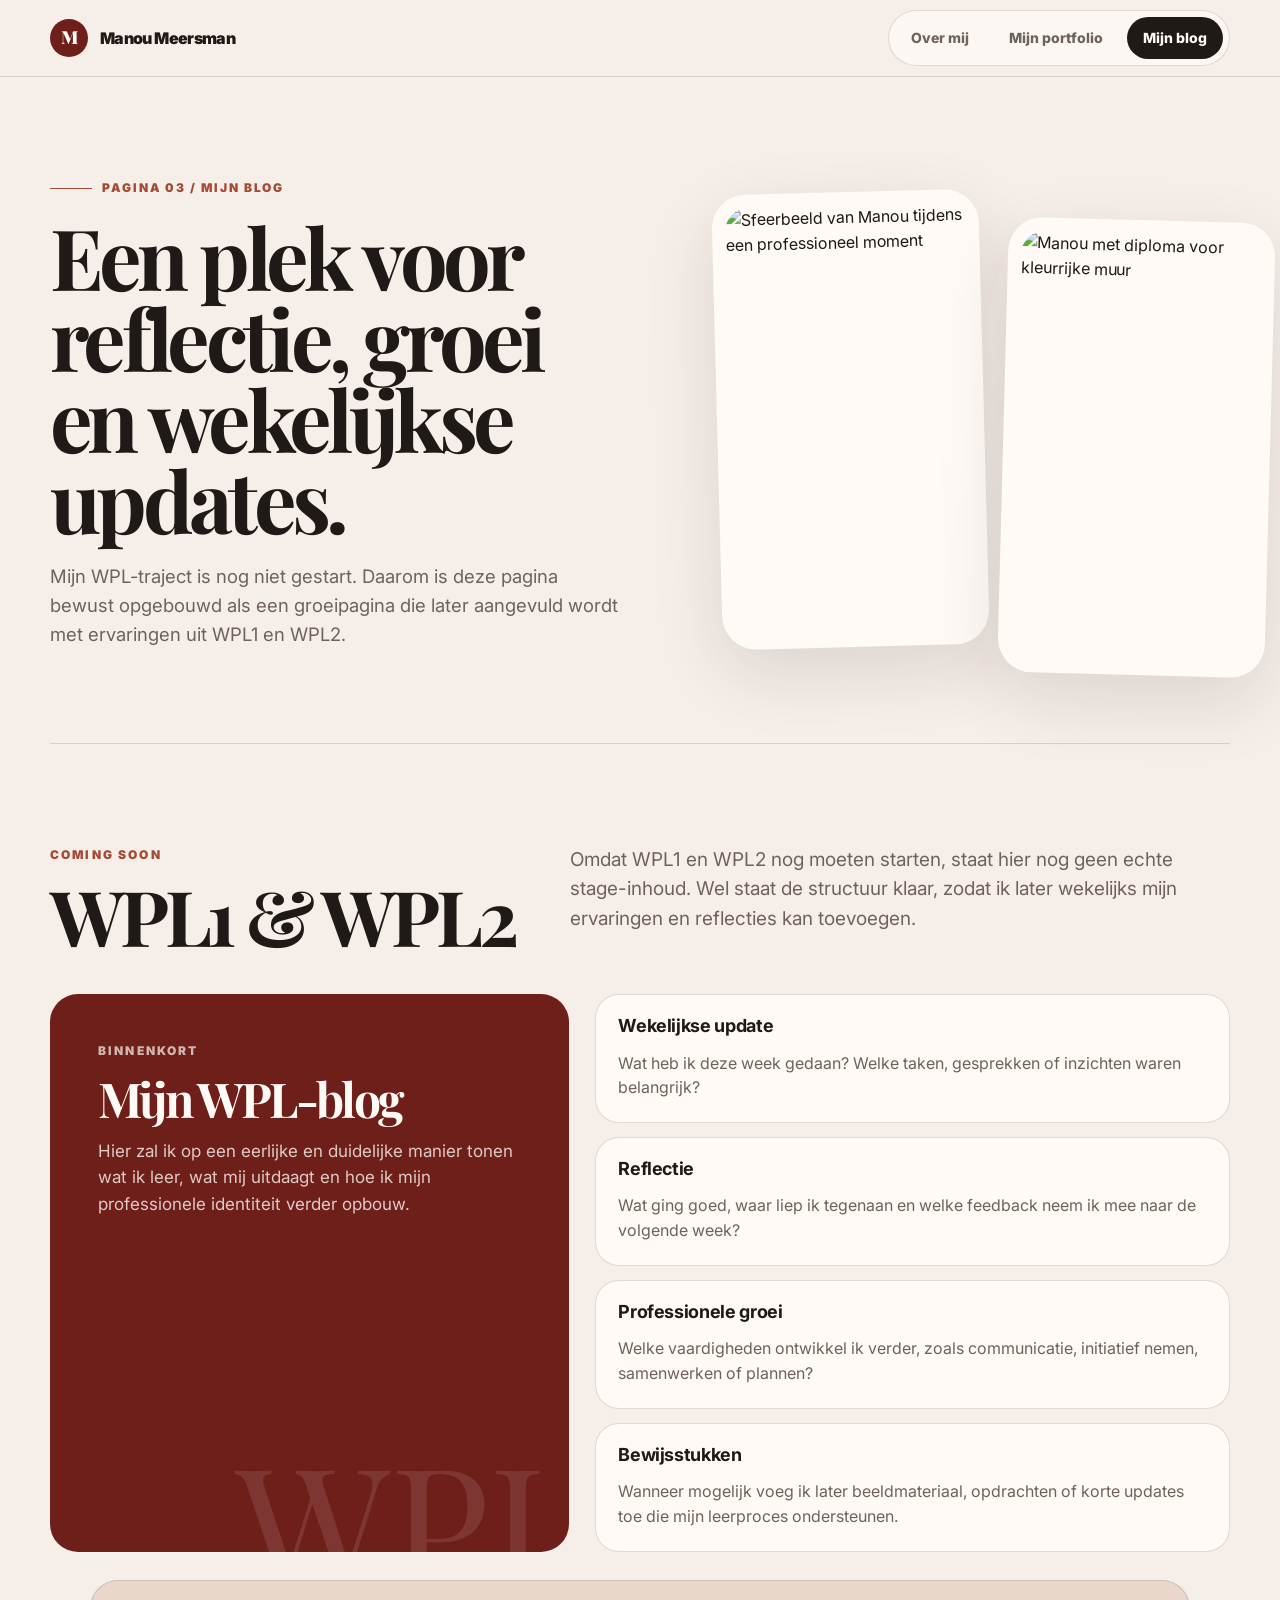
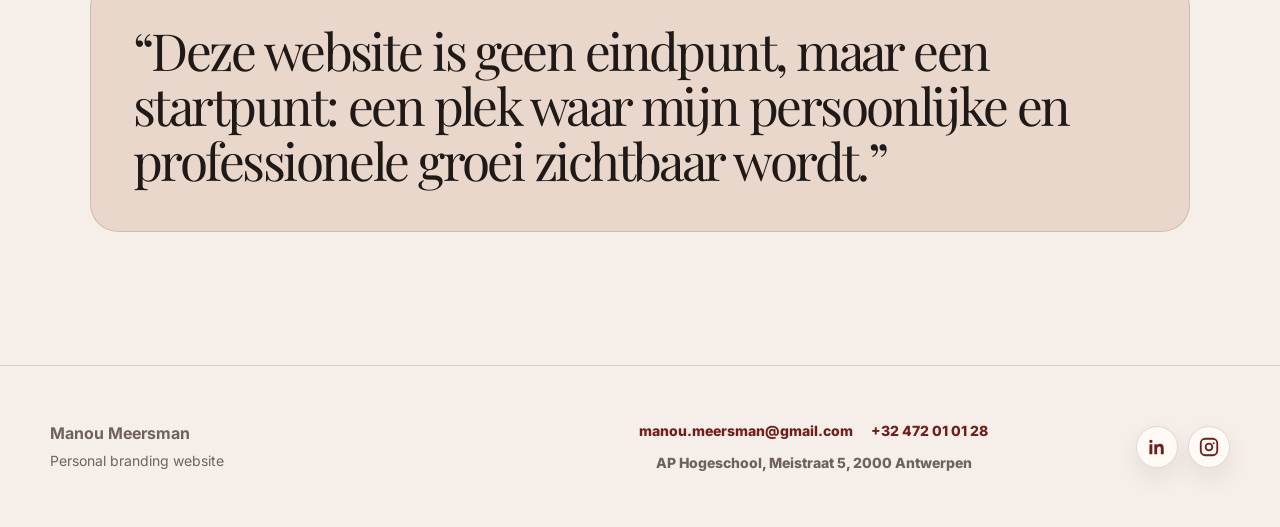
==== blog.html @ 1c9b92c7 "Add files via upload" ====
<!DOCTYPE html>
<html lang="nl">
<head>
  <meta charset="UTF-8" />
  <meta name="viewport" content="width=device-width, initial-scale=1.0" />
  <title>Mijn blog | Manou Meersman</title>
  <meta name="description" content="Blog en reflecties van Manou Meersman voor WPL1 en WPL2." />
  <link rel="preconnect" href="https://fonts.googleapis.com">
  <link rel="preconnect" href="https://fonts.gstatic.com" crossorigin>
  <link href="https://fonts.googleapis.com/css2?family=Inter:wght@400;500;600;700;800;900&family=Playfair+Display:wght@600;700;800&display=swap" rel="stylesheet">
  <link rel="stylesheet" href="style.css" />
</head>
<body>
  <nav class="nav">
    <div class="wrap nav-inner">
      <a class="brand" href="index.html"><span class="brand-mark">M</span><span>Manou Meersman</span></a>
      <div class="nav-links">
        <a href="index.html">Over mij</a>
        <a href="portfolio.html">Mijn portfolio</a>
        <a class="active" href="blog.html">Mijn blog</a>
      </div>
    </div>
  </nav>

  <main class="wrap">
    <section class="page-hero">
      <div>
        <div class="eyebrow">Pagina 03 / Mijn blog</div>
        <h1>Een plek voor reflectie, groei en wekelijkse updates.</h1>
        <p class="lead">Mijn WPL-traject is nog niet gestart. Daarom is deze pagina bewust opgebouwd als een groeipagina die later aangevuld wordt met ervaringen uit WPL1 en WPL2.</p>
      </div>
      <div class="hero-collage">
        <figure class="photo-card photo-main"><img src="assets/images/blog-hero-1.jpg" alt="Sfeerbeeld van Manou tijdens een professioneel moment"></figure>
        <figure class="photo-card photo-side"><img src="assets/images/blog-hero-2.jpg" alt="Manou met diploma voor kleurrijke muur"></figure>
      </div>
    </section>

    <section class="section">
      <div class="section-head">
        <div><div class="number">Coming soon</div><h2>WPL1 & WPL2</h2></div>
        <p class="section-lead">Omdat WPL1 en WPL2 nog moeten starten, staat hier nog geen echte stage-inhoud. Wel staat de structuur klaar, zodat ik later wekelijks mijn ervaringen en reflecties kan toevoegen.</p>
      </div>

      <div class="blog-layout">
        <article class="coming-soon">
          <div class="number" style="color:rgba(255,250,246,.68)">Binnenkort</div>
          <h3>Mijn WPL-blog</h3>
          <p>Hier zal ik op een eerlijke en duidelijke manier tonen wat ik leer, wat mij uitdaagt en hoe ik mijn professionele identiteit verder opbouw.</p>
        </article>
        <div class="reflection-grid">
          <article class="reflection-card"><h3>Wekelijkse update</h3><p>Wat heb ik deze week gedaan? Welke taken, gesprekken of inzichten waren belangrijk?</p></article>
          <article class="reflection-card"><h3>Reflectie</h3><p>Wat ging goed, waar liep ik tegenaan en welke feedback neem ik mee naar de volgende week?</p></article>
          <article class="reflection-card"><h3>Professionele groei</h3><p>Welke vaardigheden ontwikkel ik verder, zoals communicatie, initiatief nemen, samenwerken of plannen?</p></article>
          <article class="reflection-card"><h3>Bewijsstukken</h3><p>Wanneer mogelijk voeg ik later beeldmateriaal, opdrachten of korte updates toe die mijn leerproces ondersteunen.</p></article>
        </div>
      </div>

      <blockquote class="quote">“Deze website is geen eindpunt, maar een startpunt: een plek waar mijn persoonlijke en professionele groei zichtbaar wordt.”</blockquote>
    </section>
  </main>

  <footer class="footer">
    <div class="wrap footer-inner footer-grid">
      <div class="footer-brand">
        <strong>Manou Meersman</strong>
        <span>Personal branding website</a>
      </div>
      <div class="footer-contact">
        <a href="mailto:manou.meersman@gmail.com">manou.meersman@gmail.com</a>
        <a href="tel:+32472010128">+32 472 01 01 28</a>
        <span>AP Hogeschool, Meistraat 5, 2000 Antwerpen</a>
      </div>
      <div class="social-links" aria-label="Sociale media">
        <a href="https://www.linkedin.com/in/manou-meersman/" target="_blank" rel="noopener" aria-label="LinkedIn">
          <svg viewBox="0 0 24 24" aria-hidden="true"><path d="M6.94 8.98H3.76V20h3.18V8.98ZM5.35 4a1.84 1.84 0 1 0 0 3.68A1.84 1.84 0 0 0 5.35 4Zm6.75 4.98H9.05V20h3.18v-5.56c0-1.47.28-2.9 2.1-2.9 1.8 0 1.82 1.68 1.82 3V20h3.18v-6.16c0-3.03-.65-5.36-4.2-5.36-1.7 0-2.84.93-3.31 1.82h-.04l-.01-1.32Z"/></svg>
        </a>
        <a href="https://www.instagram.com/manoumeersman/" target="_blank" rel="noopener" aria-label="Instagram">
          <svg viewBox="0 0 24 24" aria-hidden="true"><path d="M7.8 2h8.4A5.8 5.8 0 0 1 22 7.8v8.4a5.8 5.8 0 0 1-5.8 5.8H7.8A5.8 5.8 0 0 1 2 16.2V7.8A5.8 5.8 0 0 1 7.8 2Zm0 2A3.8 3.8 0 0 0 4 7.8v8.4A3.8 3.8 0 0 0 7.8 20h8.4a3.8 3.8 0 0 0 3.8-3.8V7.8A3.8 3.8 0 0 0 16.2 4H7.8Zm4.2 3.35A4.65 4.65 0 1 1 12 16.65 4.65 4.65 0 0 1 12 7.35Zm0 2A2.65 2.65 0 1 0 12 14.65 2.65 2.65 0 0 0 12 9.35Zm5.05-2.52a1.08 1.08 0 1 1-1.08 1.08 1.08 1.08 0 0 1 1.08-1.08Z"/></svg>
        </a>
      </div>
    </div>
  </footer>
</body>
</html>
---- style.css ----
:root{
  --ink:#1f1a17;--muted:#6f625c;--paper:#f6eee8;--paper2:#fffaf6;--sand:#ead7cc;--rose:#d9b7aa;--terracotta:#a64a34;--wine:#6e1f1a;--line:rgba(31,26,23,.14);--shadow:0 24px 70px rgba(31,26,23,.12);--radius:28px
}
*{box-sizing:border-box}html{scroll-behavior:smooth}body{margin:0;font-family:Inter,system-ui,-apple-system,BlinkMacSystemFont,"Segoe UI",sans-serif;color:var(--ink);background:var(--paper);line-height:1.55}img,video{max-width:100%;display:block}a{color:inherit;text-decoration:none}.wrap{width:min(1180px,calc(100% - 32px));margin:0 auto}.nav{position:sticky;top:0;z-index:50;backdrop-filter:blur(18px);background:rgba(246,238,232,.86);border-bottom:1px solid var(--line)}.nav-inner{min-height:76px;display:flex;align-items:center;justify-content:space-between;gap:24px}.brand{display:flex;align-items:center;gap:12px;font-weight:900;letter-spacing:-.04em}.brand-mark{width:38px;height:38px;border-radius:50%;background:var(--wine);color:var(--paper2);display:grid;place-items:center;font-family:"Playfair Display",serif;font-size:18px}.nav-links{display:flex;align-items:center;gap:8px;padding:6px;background:rgba(255,250,246,.74);border:1px solid var(--line);border-radius:999px}.nav-links a{padding:10px 16px;border-radius:999px;font-size:14px;font-weight:800;color:var(--muted)}.nav-links a:hover,.nav-links a.active{background:var(--ink);color:var(--paper2)}.page-hero{padding:62px 0 44px;display:grid;grid-template-columns:1.02fr .98fr;gap:52px;align-items:center}.eyebrow{display:inline-flex;align-items:center;gap:10px;text-transform:uppercase;letter-spacing:.16em;font-size:12px;font-weight:900;color:var(--terracotta);margin-bottom:18px}.eyebrow:before{content:"";width:42px;height:1px;background:var(--terracotta)}h1,h2,h3{margin:0;font-family:"Playfair Display",Georgia,serif;line-height:.96;letter-spacing:-.055em}h1{font-size:clamp(44px,6.6vw,86px);max-width:760px}h2{font-size:clamp(42px,6vw,82px)}h3{font-size:32px}.lead{margin-top:22px;max-width:620px;font-size:clamp(16px,1.45vw,19px);color:var(--muted)}.buttons{display:flex;flex-wrap:wrap;gap:14px;margin-top:34px}.btn{display:inline-flex;align-items:center;justify-content:center;gap:10px;min-height:52px;padding:0 20px;border-radius:999px;border:1px solid var(--ink);font-weight:900;transition:.2s}.btn.primary{background:var(--ink);color:var(--paper2);box-shadow:0 14px 30px rgba(31,26,23,.18)}.btn:hover{transform:translateY(-2px)}.hero-docs{display:grid;grid-template-columns:repeat(2,minmax(0,1fr));gap:12px;margin-top:22px;max-width:560px}.hero-docs a{display:grid;gap:4px;padding:16px 18px;border:1px solid var(--line);border-radius:22px;background:rgba(255,250,246,.72);box-shadow:0 12px 34px rgba(31,26,23,.07);transition:.2s}.hero-docs a:hover{transform:translateY(-2px);background:var(--paper2)}.hero-docs span{font-size:11px;text-transform:uppercase;letter-spacing:.16em;font-weight:900;color:var(--terracotta)}.hero-docs strong{font-size:18px;letter-spacing:-.03em}.hero-docs em{font-style:normal;font-size:13px;color:var(--muted);font-weight:800}.hero-collage{position:relative;min-height:560px;display:grid;grid-template-columns:1fr 1fr;gap:18px;align-items:center}.photo-card{position:relative;background:var(--paper2);padding:13px;border-radius:34px;box-shadow:var(--shadow);overflow:hidden}.photo-card img{width:100%;height:100%;object-fit:cover;border-radius:24px}.photo-main{width:100%;height:455px;transform:rotate(-1.5deg)}.photo-side{width:100%;height:455px;transform:rotate(1.5deg);margin-top:72px}.caption{position:absolute;left:50%;bottom:26px;transform:translateX(-50%);width:min(390px,76%);padding:18px 22px;border-radius:24px;background:var(--wine);color:var(--paper2);box-shadow:var(--shadow);font-weight:800;text-align:center}.section{padding:82px 0;border-top:1px solid var(--line)}.section-head{display:grid;grid-template-columns:.72fr 1fr;gap:44px;align-items:end;margin-bottom:42px}.number{color:var(--terracotta);font-weight:900;letter-spacing:.18em;text-transform:uppercase;margin-bottom:14px;font-size:12px}.section-lead{color:var(--muted);font-size:19px;max-width:730px}.grid-2{display:grid;grid-template-columns:1.15fr .85fr;gap:28px;align-items:start}.card{background:var(--paper2);border:1px solid var(--line);border-radius:var(--radius);padding:clamp(24px,4vw,42px);box-shadow:0 18px 60px rgba(31,26,23,.08)}.profile p:first-child{font-size:28px;line-height:1.22;letter-spacing:-.03em;color:var(--ink);margin-top:0}.profile p,.card p{color:var(--muted);font-size:17px}.facts{display:grid;gap:12px}.fact{display:grid;grid-template-columns:120px 1fr;gap:14px;padding:14px 0;border-bottom:1px solid var(--line);font-size:15px}.fact span{color:var(--muted)}.tags{display:flex;flex-wrap:wrap;gap:10px;margin-top:22px}.tag{border:1px solid var(--line);border-radius:999px;padding:10px 14px;background:var(--sand);font-weight:900;font-size:13px}.experience{display:grid;gap:18px;margin-top:20px}.experience article{padding:20px;border-radius:22px;background:rgba(234,215,204,.65);border:1px solid var(--line)}.experience h3{font-family:Inter,sans-serif;font-size:17px;letter-spacing:-.02em;line-height:1.25}.experience p{margin:8px 0 0;color:var(--muted);font-size:15px}.moodboard{margin-top:28px;display:grid;grid-template-columns:repeat(4,1fr);gap:14px}.moodboard img{width:100%;height:230px;object-fit:cover;border-radius:24px}.moodboard img:nth-child(2),.moodboard img:nth-child(4){margin-top:48px}.portfolio-grid{display:grid;grid-template-columns:repeat(3,1fr);gap:22px}.portfolio-card{min-height:370px;border-radius:var(--radius);overflow:hidden;background:var(--paper2);border:1px solid var(--line);box-shadow:0 16px 44px rgba(31,26,23,.08);display:flex;flex-direction:column}.portfolio-card img{height:220px;width:100%;object-fit:cover}.portfolio-content{padding:24px}.portfolio-content h3{font-family:Inter,sans-serif;letter-spacing:-.04em;line-height:1.15;font-size:23px}.portfolio-content p{color:var(--muted);margin:12px 0 18px}.text-link{font-weight:900;color:var(--terracotta);display:inline-flex;align-items:center;gap:8px}.feature-strip{margin-top:26px;display:grid;grid-template-columns:1fr 1fr;gap:22px;align-items:stretch}.video-box{background:var(--ink);color:var(--paper2);border-radius:var(--radius);padding:34px;min-height:340px;display:grid;place-items:center;text-align:center}.video-box h3{font-size:34px;margin-bottom:12px}.video-box p{color:rgba(255,250,246,.72);max-width:500px;margin:0 auto}.certificate-card{display:grid;grid-template-columns:.8fr 1.2fr;gap:24px;align-items:center;background:var(--wine);color:var(--paper2);border-radius:var(--radius);overflow:hidden;min-height:340px}.certificate-card img{height:100%;width:100%;object-fit:cover}.certificate-card .inner{padding:34px}.certificate-card p{color:rgba(255,250,246,.78)}.blog-layout{display:grid;grid-template-columns:.9fr 1.1fr;gap:26px}.coming-soon{background:var(--wine);color:var(--paper2);border-radius:var(--radius);padding:clamp(28px,4vw,48px);position:relative;overflow:hidden}.coming-soon:after{content:"WPL";position:absolute;right:-20px;bottom:-54px;font-family:"Playfair Display",serif;font-size:170px;opacity:.1;line-height:1}.coming-soon h3{font-size:48px}.coming-soon p{color:rgba(255,250,246,.78);font-size:17px}.reflection-grid{display:grid;gap:14px}.reflection-card{background:var(--paper2);border:1px solid var(--line);border-radius:24px;padding:22px}.reflection-card h3{font-family:Inter,sans-serif;font-size:18px;letter-spacing:-.02em}.reflection-card p{color:var(--muted);margin-bottom:0}.quote{margin-top:28px;padding:42px;border-radius:var(--radius);background:var(--sand);border:1px solid var(--line);font-family:"Playfair Display",serif;font-size:clamp(28px,4vw,52px);line-height:1.08;letter-spacing:-.05em}.footer{padding:54px 0;border-top:1px solid var(--line);color:var(--muted)}.footer-inner{display:flex;justify-content:space-between;gap:24px;flex-wrap:wrap}.note{padding:16px 18px;border-radius:20px;background:rgba(166,74,52,.12);color:var(--wine);font-weight:800;margin-top:18px}@media(max-width:920px){.page-hero,.section-head,.grid-2,.feature-strip,.blog-layout,.certificate-card{grid-template-columns:1fr}.hero-collage{min-height:auto}.portfolio-grid{grid-template-columns:1fr}.moodboard{grid-template-columns:1fr 1fr}.moodboard img{height:260px}.moodboard img:nth-child(2),.moodboard img:nth-child(4){margin-top:0}}@media(max-width:640px){.wrap{width:min(100% - 22px,1180px)}.nav-inner{align-items:flex-start;flex-direction:column;padding:14px 0}.nav-links{width:100%;overflow-x:auto;justify-content:flex-start}.page-hero{padding-top:42px}.hero-collage{grid-template-columns:1fr;gap:14px}.photo-main,.photo-side{height:360px;transform:none;margin-top:0}.caption{position:relative;left:auto;bottom:auto;transform:none;width:100%;font-size:13px}.hero-docs{grid-template-columns:1fr}.fact{grid-template-columns:1fr;gap:4px}.moodboard{grid-template-columns:1fr}}

/* Portfolio page refinements - v4 */
.portfolio-hero h1{font-size:clamp(40px,5.7vw,76px)}
.portfolio-collage .photo-main,.portfolio-collage .photo-side{height:420px}
.portfolio-collage .photo-card img{object-fit:cover}
.featured-portfolio-grid{align-items:stretch}
.feature-card{min-height:500px}
.feature-card .portfolio-content{padding:26px}
.feature-card .portfolio-content h3{font-size:26px;line-height:1.08;margin-top:8px}
.portfolio-kicker{display:inline-flex;margin-bottom:6px;color:var(--terracotta);font-size:11px;letter-spacing:.16em;text-transform:uppercase;font-weight:900}
.video-thumb{position:relative;display:block;overflow:hidden}
.video-thumb img{transition:transform .35s ease,filter .35s ease}
.video-thumb:hover img{transform:scale(1.04);filter:brightness(.82)}
.play-badge{position:absolute;left:50%;top:50%;transform:translate(-50%,-50%);width:76px;height:76px;border-radius:50%;display:grid;place-items:center;background:rgba(255,250,246,.92);color:var(--wine);font-size:28px;font-weight:900;box-shadow:0 18px 42px rgba(31,26,23,.22);padding-left:4px}
.portfolio-editorial-note{margin-top:26px;padding:34px;border-radius:var(--radius);background:var(--sand);border:1px solid var(--line);display:grid;grid-template-columns:.35fr 1fr;gap:28px;align-items:start}
.portfolio-editorial-note p{margin:0;color:var(--muted);font-size:20px;line-height:1.45}
@media(max-width:920px){.portfolio-editorial-note{grid-template-columns:1fr}.portfolio-collage .photo-main,.portfolio-collage .photo-side{height:360px}}


/* Portfolio extra video section - v5 */
.portfolio-video-section{
  margin-top:28px;
  display:grid;
  grid-template-columns:1.08fr .92fr;
  gap:22px;
  align-items:stretch;
}
.day-video-card{
  min-height:430px;
  position:relative;
  display:block;
  overflow:hidden;
  border-radius:var(--radius);
  border:1px solid var(--line);
  box-shadow:0 18px 54px rgba(31,26,23,.10);
  background:var(--ink);
}
.day-video-card img{
  width:100%;
  height:100%;
  min-height:430px;
  object-fit:cover;
  transition:transform .35s ease,filter .35s ease;
}
.day-video-card:hover img{transform:scale(1.035);filter:brightness(.74)}
.day-video-card .play-badge{z-index:2}
.day-video-overlay{
  position:absolute;
  left:0;
  right:0;
  bottom:0;
  z-index:1;
  padding:86px 30px 30px;
  color:var(--paper2);
  background:linear-gradient(to top, rgba(31,26,23,.90), rgba(31,26,23,.54), rgba(31,26,23,0));
}
.day-video-overlay span{
  display:inline-flex;
  margin-bottom:10px;
  font-size:11px;
  letter-spacing:.16em;
  text-transform:uppercase;
  font-weight:900;
  color:rgba(255,250,246,.78);
}
.day-video-overlay h3{font-size:42px;line-height:1;margin-bottom:10px}
.day-video-overlay p{max-width:470px;margin:0;color:rgba(255,250,246,.78);font-weight:700}
.portfolio-side-story{
  border-radius:var(--radius);
  border:1px solid var(--line);
  background:var(--wine);
  color:var(--paper2);
  padding:clamp(28px,4vw,44px);
  box-shadow:0 18px 54px rgba(31,26,23,.10);
  display:flex;
  flex-direction:column;
  justify-content:center;
}
.portfolio-side-story .number{color:rgba(255,250,246,.72)}
.portfolio-side-story h3{font-size:clamp(34px,4vw,52px);margin-bottom:18px}
.portfolio-side-story p{color:rgba(255,250,246,.78);font-size:17px;margin:0 0 14px}
@media(max-width:920px){.portfolio-video-section{grid-template-columns:1fr}.day-video-card,.day-video-card img{min-height:360px}}

/* Footer contact update - v6 */
.footer-grid{display:grid;grid-template-columns:1fr 1.35fr auto;align-items:center}
.footer-brand{display:grid;gap:4px}.footer-brand span{font-size:14px;color:var(--muted)}
.footer-contact{display:flex;flex-wrap:wrap;gap:10px 18px;justify-content:center;font-size:14px;font-weight:800}.footer-contact a{color:var(--wine)}.footer-contact span{color:var(--muted)}
.social-links{display:flex;gap:10px;align-items:center}.social-links a,.social-disabled{width:42px;height:42px;border-radius:50%;display:grid;place-items:center;background:var(--paper2);border:1px solid var(--line);box-shadow:0 10px 24px rgba(31,26,23,.08)}.social-links svg{width:22px;height:22px;fill:var(--wine)}.social-links a:hover{transform:translateY(-2px)}
@media(max-width:920px){.footer-grid{grid-template-columns:1fr;text-align:left}.footer-contact{justify-content:flex-start}.social-links{justify-content:flex-start}}
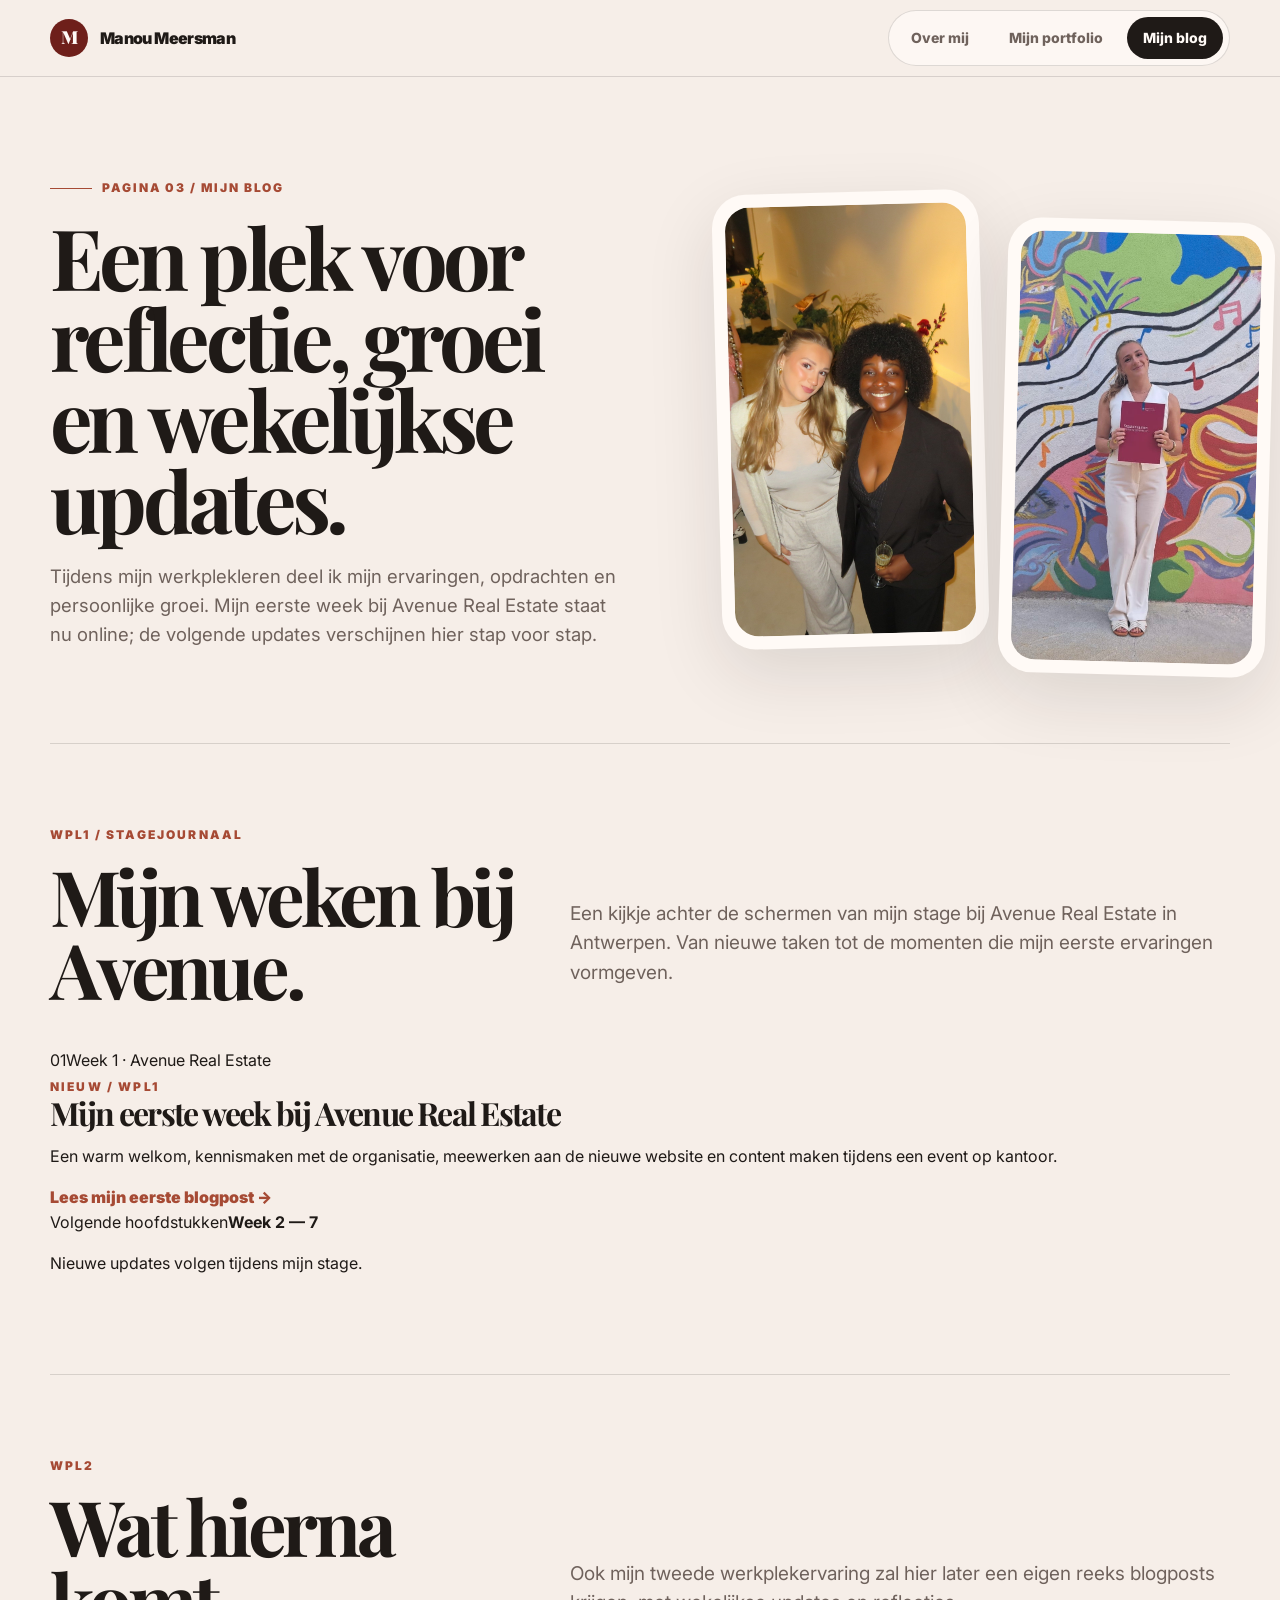
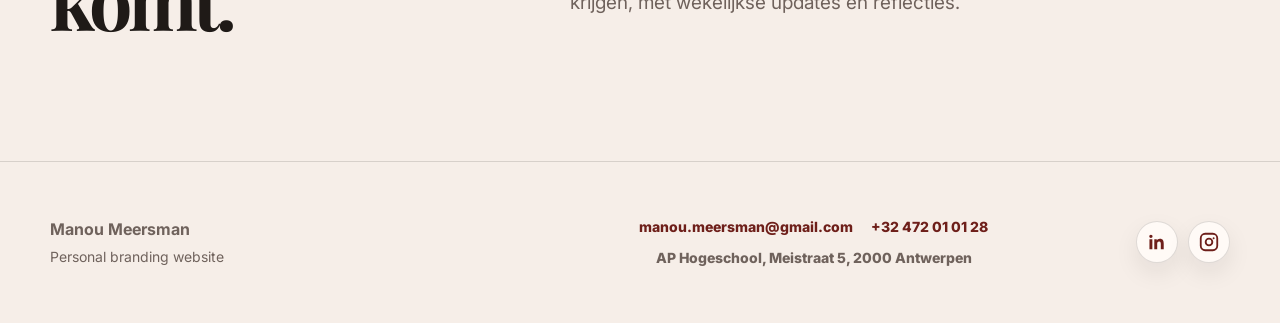
==== commit b12a47cd: "Feature WPL1 week 1 on blog overview" ====
--- a/blog.html
+++ b/blog.html
@@ -27,7 +27,7 @@
       <div>
         <div class="eyebrow">Pagina 03 / Mijn blog</div>
         <h1>Een plek voor reflectie, groei en wekelijkse updates.</h1>
-        <p class="lead">Mijn WPL-traject is nog niet gestart. Daarom is deze pagina bewust opgebouwd als een groeipagina die later aangevuld wordt met ervaringen uit WPL1 en WPL2.</p>
+        <p class="lead">Tijdens mijn werkplekleren deel ik mijn ervaringen, opdrachten en persoonlijke groei. Mijn eerste week bij Avenue Real Estate staat nu online; de volgende updates verschijnen hier stap voor stap.</p>
       </div>
       <div class="hero-collage">
         <figure class="photo-card photo-main"><img src="assets/images/blog-hero-1.jpg" alt="Sfeerbeeld van Manou tijdens een professioneel moment"></figure>
@@ -35,27 +35,24 @@
       </div>
     </section>
 
-    <section class="section">
+    <section class="section wpl-blog-section" id="wpl1">
       <div class="section-head">
-        <div><div class="number">Coming soon</div><h2>WPL1 & WPL2</h2></div>
-        <p class="section-lead">Omdat WPL1 en WPL2 nog moeten starten, staat hier nog geen echte stage-inhoud. Wel staat de structuur klaar, zodat ik later wekelijks mijn ervaringen en reflecties kan toevoegen.</p>
+        <div><div class="number">WPL1 / Stagejournaal</div><h2>Mijn weken bij Avenue.</h2></div>
+        <p class="section-lead">Een kijkje achter de schermen van mijn stage bij Avenue Real Estate in Antwerpen. Van nieuwe taken tot de momenten die mijn eerste ervaringen vormgeven.</p>
       </div>
-
-      <div class="blog-layout">
-        <article class="coming-soon">
-          <div class="number" style="color:rgba(255,250,246,.68)">Binnenkort</div>
-          <h3>Mijn WPL-blog</h3>
-          <p>Hier zal ik op een eerlijke en duidelijke manier tonen wat ik leer, wat mij uitdaagt en hoe ik mijn professionele identiteit verder opbouw.</p>
-        </article>
-        <div class="reflection-grid">
-          <article class="reflection-card"><h3>Wekelijkse update</h3><p>Wat heb ik deze week gedaan? Welke taken, gesprekken of inzichten waren belangrijk?</p></article>
-          <article class="reflection-card"><h3>Reflectie</h3><p>Wat ging goed, waar liep ik tegenaan en welke feedback neem ik mee naar de volgende week?</p></article>
-          <article class="reflection-card"><h3>Professionele groei</h3><p>Welke vaardigheden ontwikkel ik verder, zoals communicatie, initiatief nemen, samenwerken of plannen?</p></article>
-          <article class="reflection-card"><h3>Bewijsstukken</h3><p>Wanneer mogelijk voeg ik later beeldmateriaal, opdrachten of korte updates toe die mijn leerproces ondersteunen.</p></article>
+      <a class="week-feature" href="wpl1-week1.html">
+        <div class="week-feature-visual"><span class="week-feature-index">01</span><span class="week-feature-stamp">Week 1 · Avenue Real Estate</span></div>
+        <div class="week-feature-content">
+          <span class="number">Nieuw / WPL1</span>
+          <h3>Mijn eerste week bij Avenue Real Estate</h3>
+          <p>Een warm welkom, kennismaken met de organisatie, meewerken aan de nieuwe website en content maken tijdens een event op kantoor.</p>
+          <span class="text-link">Lees mijn eerste blogpost →</span>
         </div>
-      </div>
-
-      <blockquote class="quote">“Deze website is geen eindpunt, maar een startpunt: een plek waar mijn persoonlijke en professionele groei zichtbaar wordt.”</blockquote>
+      </a>
+      <div class="week-later"><span>Volgende hoofdstukken</span><strong>Week 2 — 7</strong><p>Nieuwe updates volgen tijdens mijn stage.</p></div>
+    </section>
+    <section class="section wpl2-preview">
+      <div class="section-head"><div><div class="number">WPL2</div><h2>Wat hierna komt.</h2></div><p class="section-lead">Ook mijn tweede werkplekervaring zal hier later een eigen reeks blogposts krijgen, met wekelijkse updates en reflecties.</p></div>
     </section>
   </main>
 
@@ -63,12 +60,12 @@
     <div class="wrap footer-inner footer-grid">
       <div class="footer-brand">
         <strong>Manou Meersman</strong>
-        <span>Personal branding website</a>
+        <span>Personal branding website</span>
       </div>
       <div class="footer-contact">
         <a href="mailto:manou.meersman@gmail.com">manou.meersman@gmail.com</a>
         <a href="tel:+32472010128">+32 472 01 01 28</a>
-        <span>AP Hogeschool, Meistraat 5, 2000 Antwerpen</a>
+        <span>AP Hogeschool, Meistraat 5, 2000 Antwerpen</span>
       </div>
       <div class="social-links" aria-label="Sociale media">
         <a href="https://www.linkedin.com/in/manou-meersman/" target="_blank" rel="noopener" aria-label="LinkedIn">
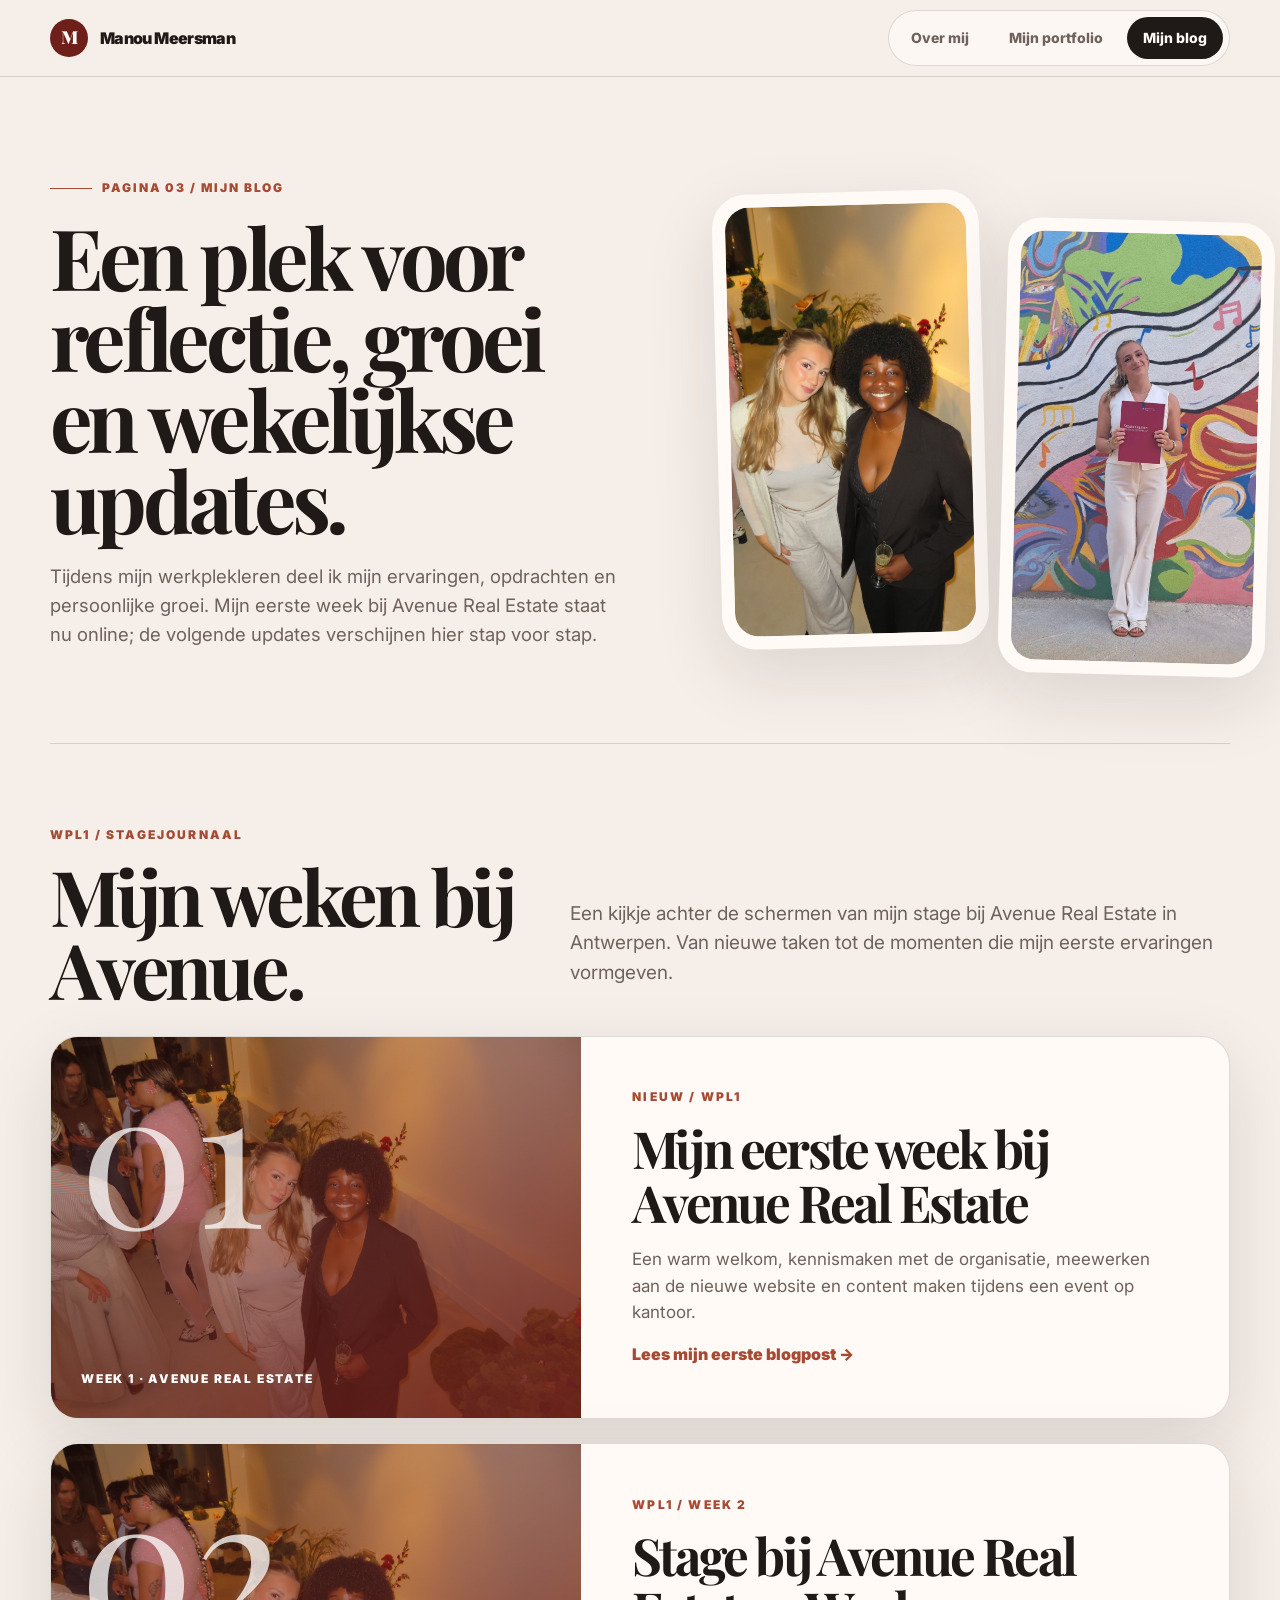
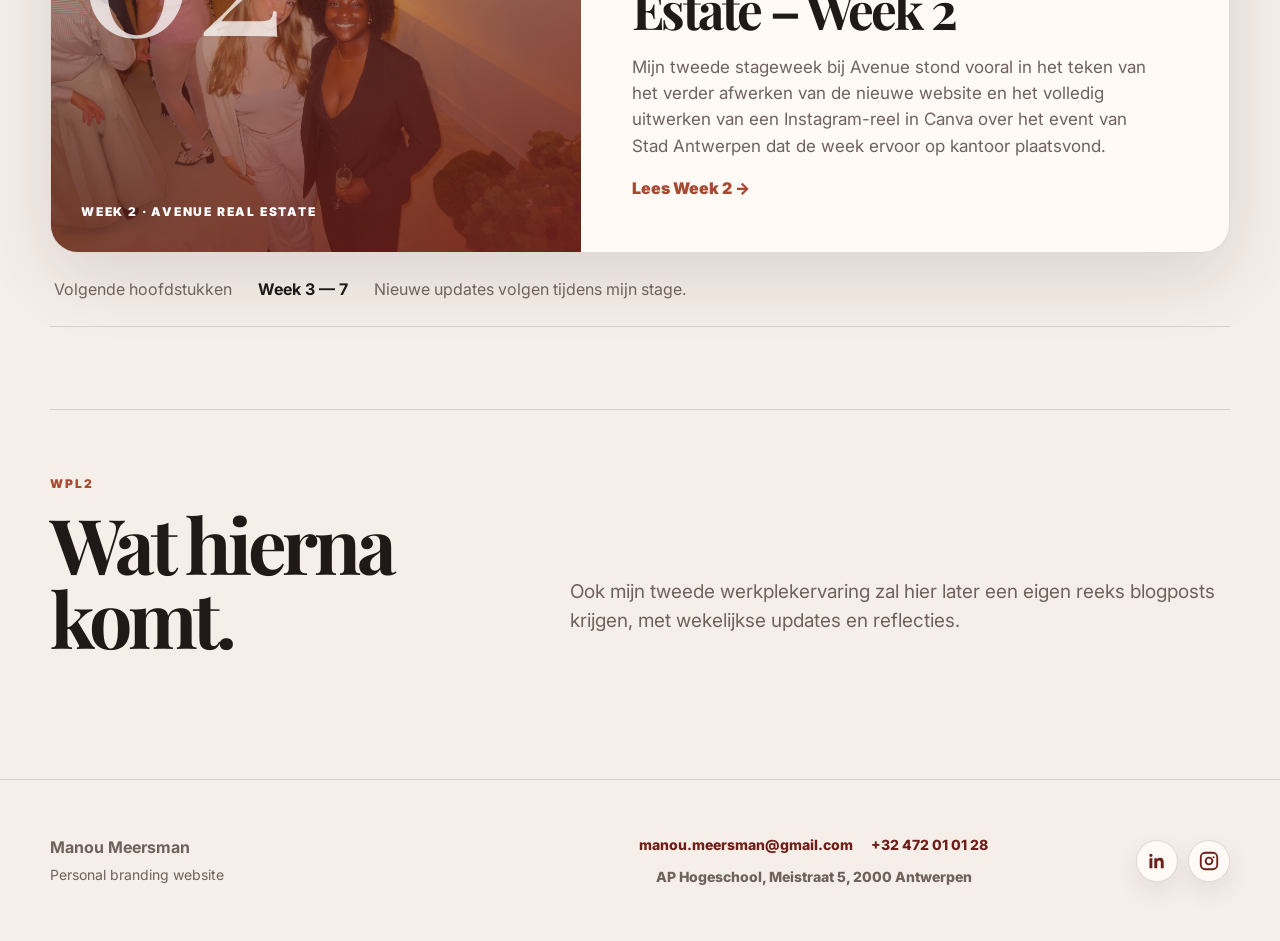
==== commit 4d72cc3c: "Add WPL1 week 2 to blog overview" ====
--- a/blog.html
+++ b/blog.html
@@ -49,7 +49,8 @@
           <span class="text-link">Lees mijn eerste blogpost →</span>
         </div>
       </a>
-      <div class="week-later"><span>Volgende hoofdstukken</span><strong>Week 2 — 7</strong><p>Nieuwe updates volgen tijdens mijn stage.</p></div>
+      <a class="week-feature" href="wpl1-week2.html" style="margin-top:24px"><div class="week-feature-visual"><span class="week-feature-index">02</span><span class="week-feature-stamp">Week 2 · Avenue Real Estate</span></div><div class="week-feature-content"><span class="number">WPL1 / Week 2</span><h3>Stage bij Avenue Real Estate – Week 2</h3><p>Mijn tweede stageweek bij Avenue stond vooral in het teken van het verder afwerken van de nieuwe website en het volledig uitwerken van een Instagram-reel in Canva over het event van Stad Antwerpen dat de week ervoor op kantoor plaatsvond.</p><span class="text-link">Lees Week 2 →</span></div></a>
+      <div class="week-later"><span>Volgende hoofdstukken</span><strong>Week 3 — 7</strong><p>Nieuwe updates volgen tijdens mijn stage.</p></div>
     </section>
     <section class="section wpl2-preview">
       <div class="section-head"><div><div class="number">WPL2</div><h2>Wat hierna komt.</h2></div><p class="section-lead">Ook mijn tweede werkplekervaring zal hier later een eigen reeks blogposts krijgen, met wekelijkse updates en reflecties.</p></div>
--- a/style.css
+++ b/style.css
@@ -91,3 +91,7 @@
 .footer-contact{display:flex;flex-wrap:wrap;gap:10px 18px;justify-content:center;font-size:14px;font-weight:800}.footer-contact a{color:var(--wine)}.footer-contact span{color:var(--muted)}
 .social-links{display:flex;gap:10px;align-items:center}.social-links a,.social-disabled{width:42px;height:42px;border-radius:50%;display:grid;place-items:center;background:var(--paper2);border:1px solid var(--line);box-shadow:0 10px 24px rgba(31,26,23,.08)}.social-links svg{width:22px;height:22px;fill:var(--wine)}.social-links a:hover{transform:translateY(-2px)}
 @media(max-width:920px){.footer-grid{grid-template-columns:1fr;text-align:left}.footer-contact{justify-content:flex-start}.social-links{justify-content:flex-start}}
+
+/* Editorial stage journal — WPL1 */
+.wpl-blog-section .section-head{margin-bottom:30px}.week-feature{display:grid;grid-template-columns:.9fr 1.1fr;overflow:hidden;border:1px solid var(--line);border-radius:var(--radius);background:var(--paper2);box-shadow:var(--shadow);transition:transform .2s}.week-feature:hover{transform:translateY(-3px)}.week-feature-visual{min-height:345px;background:linear-gradient(150deg,rgba(110,31,26,.14),rgba(110,31,26,.92)),url("assets/images/blog-hero-1.jpg") center/cover;position:relative;color:white;display:flex;align-items:flex-end;padding:30px}.week-feature-index{position:absolute;left:28px;top:16px;font-family:"Playfair Display",serif;font-size:clamp(110px,15vw,200px);line-height:1;opacity:.75}.week-feature-stamp{font-size:12px;letter-spacing:.15em;text-transform:uppercase;font-weight:900;position:relative}.week-feature-content{padding:clamp(26px,4vw,55px);display:flex;flex-direction:column;justify-content:center}.week-feature-content h3{font-size:clamp(32px,4vw,55px);line-height:1.06}.week-feature-content p{color:var(--muted);font-size:17px;max-width:530px}.week-later{display:flex;gap:12px 26px;align-items:center;flex-wrap:wrap;padding:24px 4px;border-bottom:1px solid var(--line);color:var(--muted)}.week-later strong{color:var(--ink)}.week-later p{margin:0}.wpl2-preview{padding-top:65px}.article-back{display:inline-block;font-size:14px;font-weight:800;color:var(--terracotta);margin:40px 0 34px}.week-article-header{max-width:870px;margin:0 auto 52px}.week-article-header h1{font-size:clamp(48px,7vw,99px);max-width:none}.week-article-header h1 em{font-weight:600;color:var(--wine)}.week-standfirst{font-size:clamp(19px,2.5vw,27px);line-height:1.5;color:var(--muted);max-width:740px}.week-article-meta{display:flex;flex-wrap:wrap;gap:12px;color:var(--terracotta);font-size:12px;font-weight:900;text-transform:uppercase;letter-spacing:.14em}.week-article-meta span+span:before{content:"/";margin-right:12px;color:var(--muted)}.week-banner{display:flex;align-items:center;gap:40px;background:var(--wine);color:var(--paper2);border-radius:var(--radius);padding:24px 45px;margin-bottom:85px;overflow:hidden}.week-banner-mark{font-family:"Playfair Display",serif;font-size:125px;line-height:1;opacity:.6}.week-banner-kicker{font-size:12px;text-transform:uppercase;letter-spacing:.16em;font-weight:900}.week-banner p{font-family:"Playfair Display",serif;font-size:clamp(24px,3.5vw,42px);line-height:1.15;max-width:610px;margin:10px 0}.week-article-layout{display:grid;grid-template-columns:245px minmax(0,710px);gap:clamp(28px,6vw,95px);justify-content:center;align-items:start}.week-aside{position:sticky;top:115px;display:flex;flex-direction:column;gap:17px}.week-aside a{font-size:13px;font-weight:800;color:var(--muted)}.week-aside a:hover{color:var(--wine)}.week-story{font-size:18px;line-height:1.85;color:#4b403b}.week-story .week-opening{font-size:clamp(22px,2.7vw,29px);color:var(--ink);line-height:1.55;margin:0 0 65px}.week-story section{padding-bottom:50px;margin-bottom:52px;border-bottom:1px solid var(--line);scroll-margin-top:130px}.week-story section:last-child{border:0}.week-story h2{font-size:clamp(37px,5vw,58px);margin-bottom:27px;color:var(--ink)}.week-story p{margin:0 0 22px}.week-days{display:grid;gap:17px}.week-days>div{padding:22px 27px;background:var(--paper2);border-radius:22px;border:1px solid var(--line)}.week-days strong{display:block;color:var(--wine);font-size:13px;text-transform:uppercase;letter-spacing:.14em;margin-bottom:9px}.week-days p{margin:0}.week-next{text-align:center;margin:60px 0 90px;padding:65px 24px;background:var(--sand);border-radius:var(--radius)}.week-next span{font-size:12px;text-transform:uppercase;font-weight:900;letter-spacing:.15em;color:var(--terracotta)}.week-next h2{font-size:clamp(38px,5vw,70px);margin:15px 0 27px}.week-next .btn{margin:auto}
+@media(max-width:900px){.week-feature{grid-template-columns:1fr}.week-feature-visual{min-height:280px}.week-article-layout{grid-template-columns:1fr}.week-aside{position:static;flex-direction:row;flex-wrap:wrap;margin-bottom:22px}.week-banner{margin-bottom:50px}}@media(max-width:600px){.week-banner{padding:22px;gap:15px}.week-banner-mark{font-size:75px}.week-article-header{margin-bottom:35px}.week-story{font-size:16px}.week-article-meta{gap:5px}}
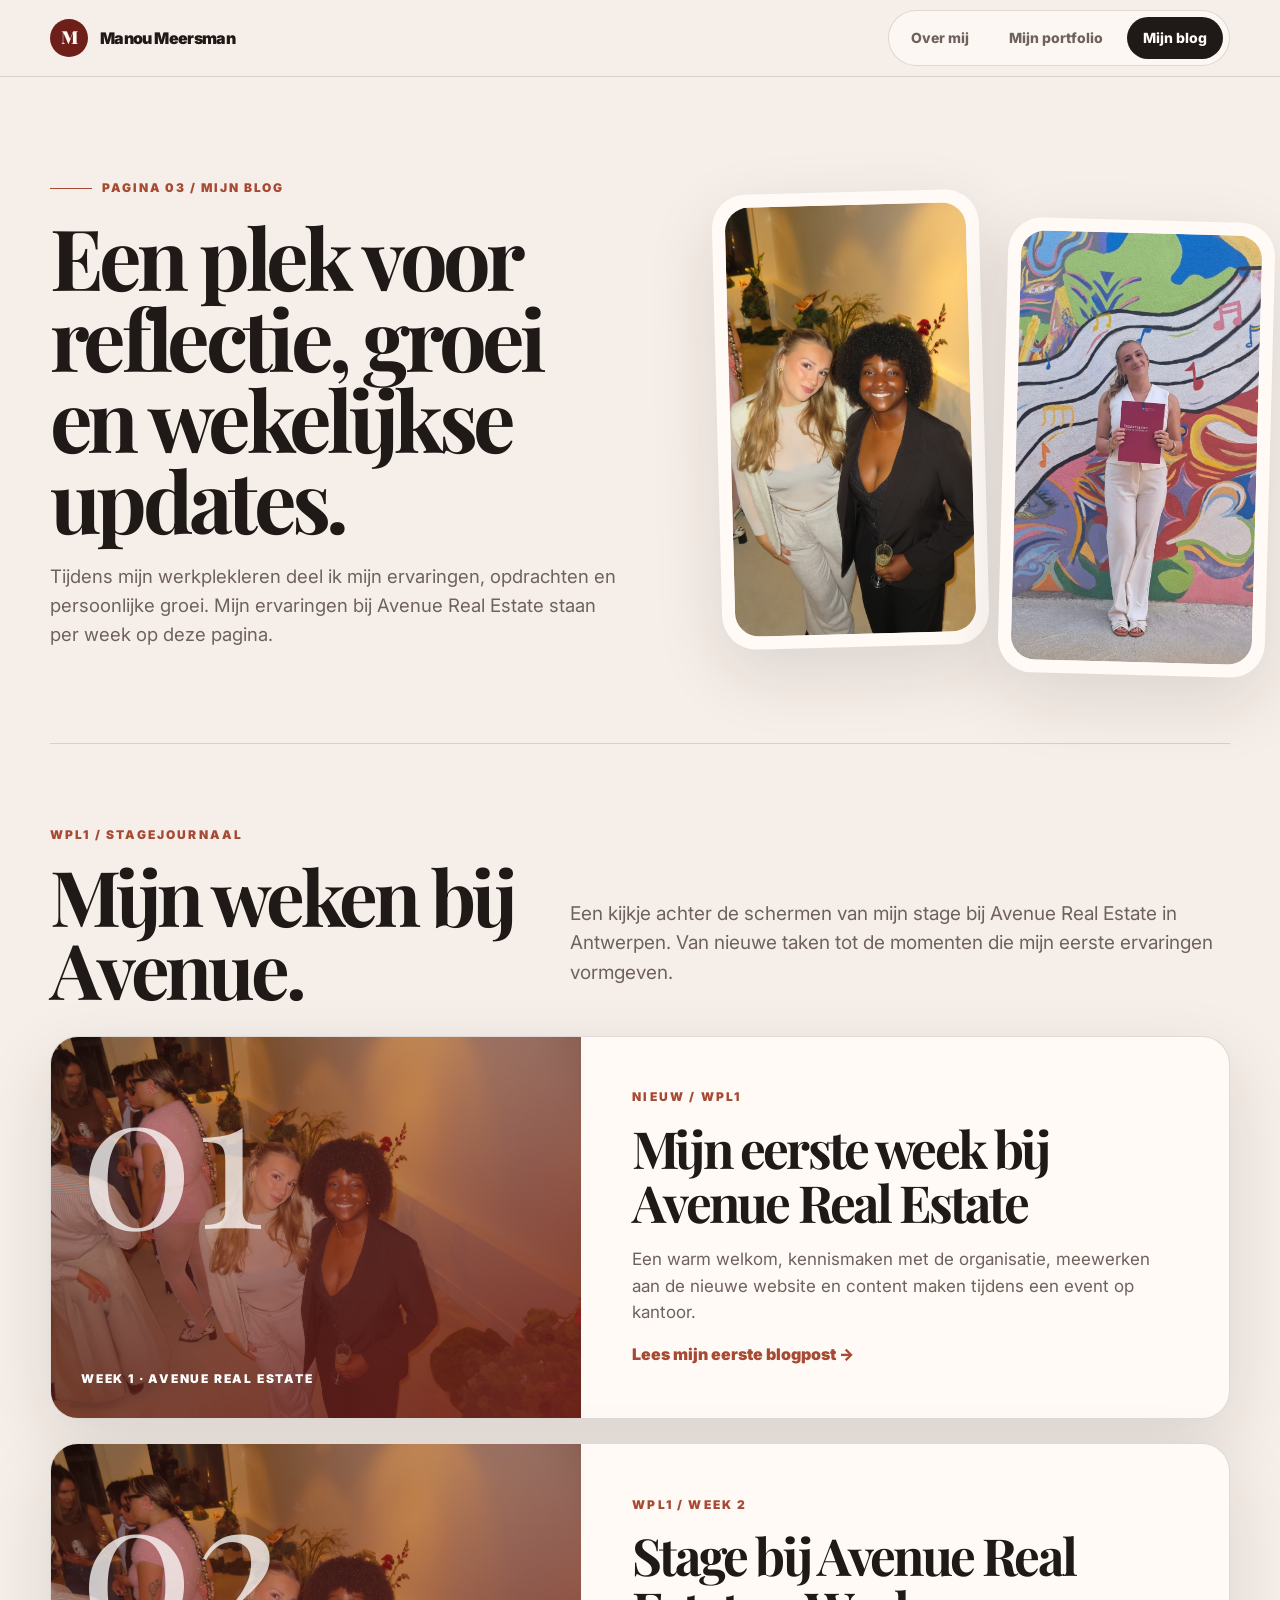
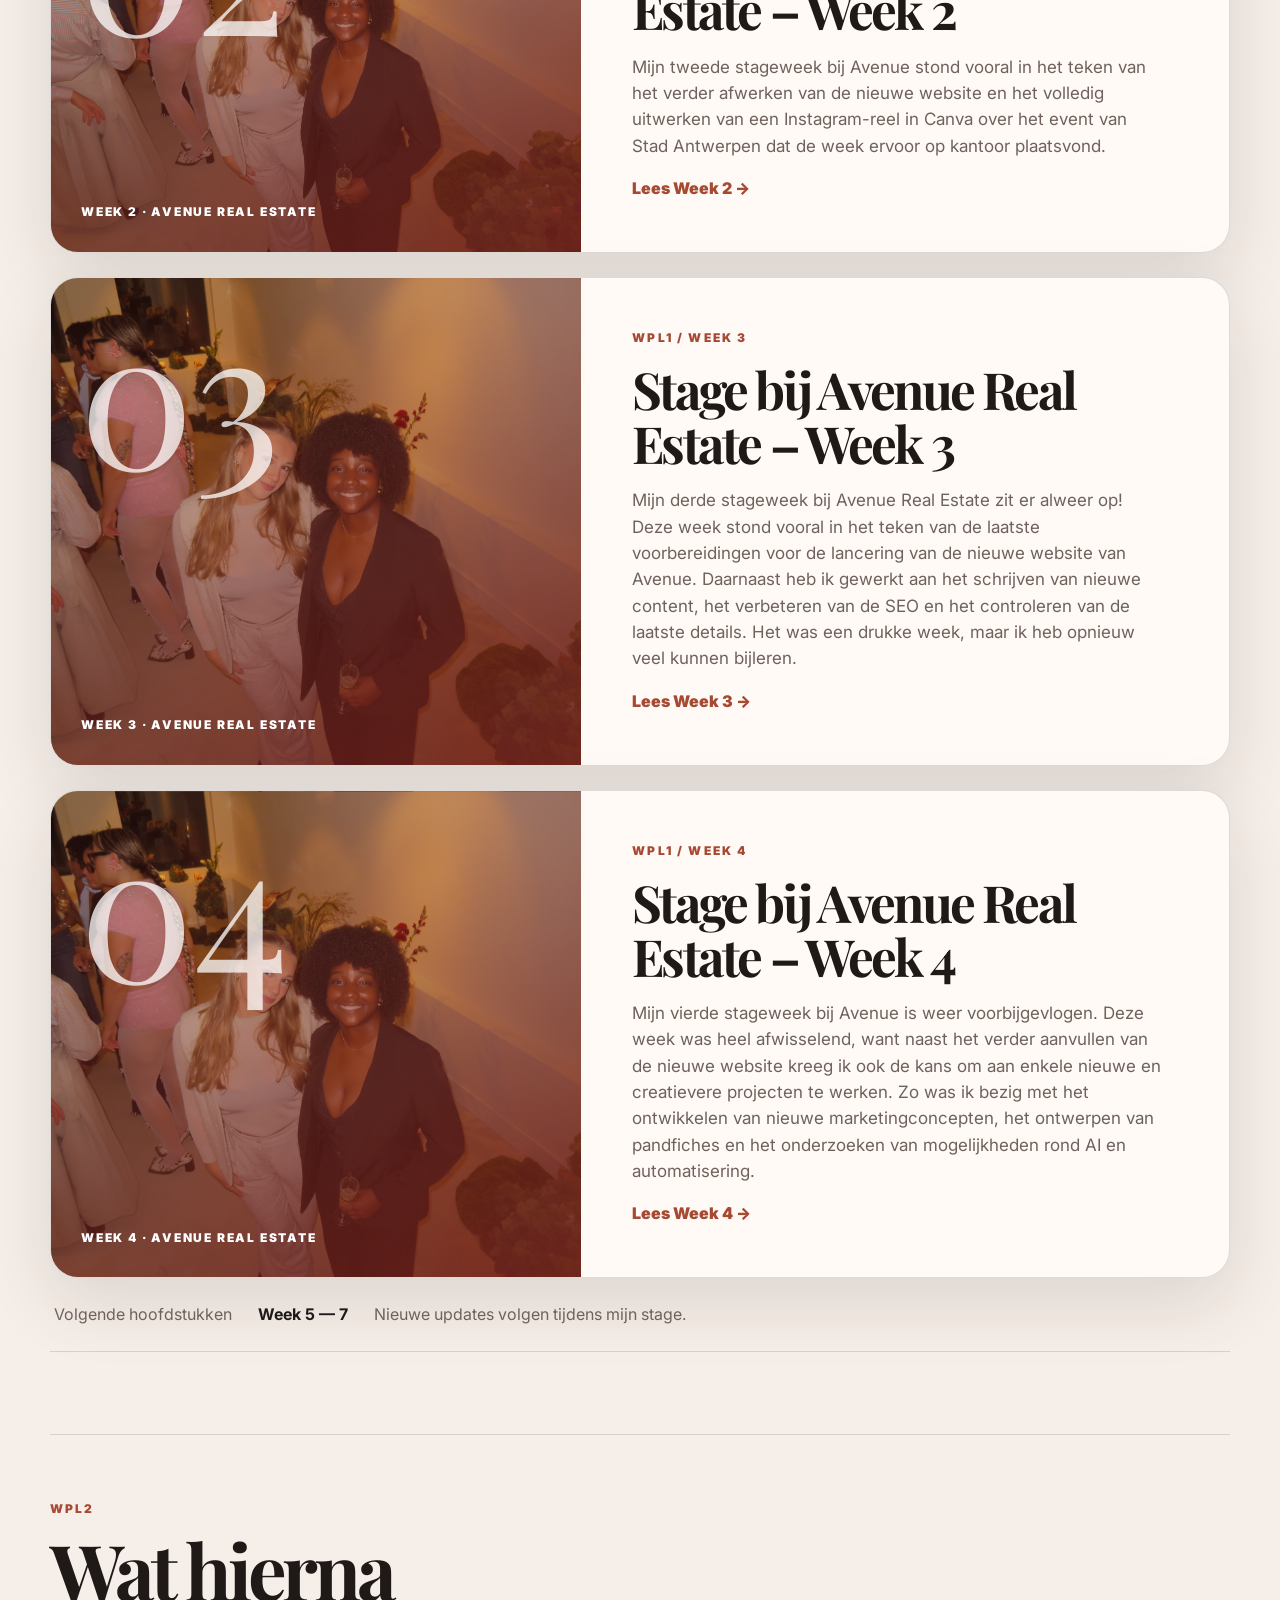
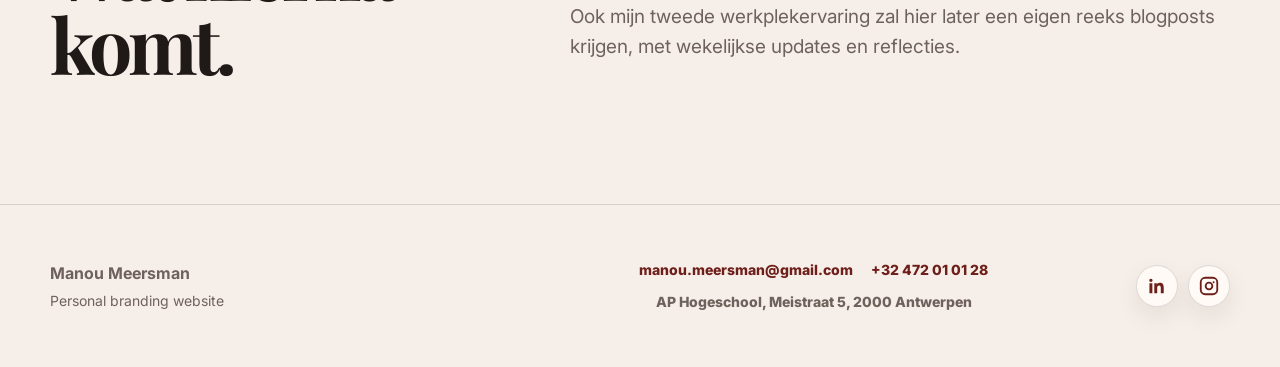
==== commit a77e7042: "Add WPL1 weeks 3 and 4 to blog overview" ====
--- a/blog.html
+++ b/blog.html
@@ -27,7 +27,7 @@
       <div>
         <div class="eyebrow">Pagina 03 / Mijn blog</div>
         <h1>Een plek voor reflectie, groei en wekelijkse updates.</h1>
-        <p class="lead">Tijdens mijn werkplekleren deel ik mijn ervaringen, opdrachten en persoonlijke groei. Mijn eerste week bij Avenue Real Estate staat nu online; de volgende updates verschijnen hier stap voor stap.</p>
+        <p class="lead">Tijdens mijn werkplekleren deel ik mijn ervaringen, opdrachten en persoonlijke groei. Mijn ervaringen bij Avenue Real Estate staan per week op deze pagina.</p>
       </div>
       <div class="hero-collage">
         <figure class="photo-card photo-main"><img src="assets/images/blog-hero-1.jpg" alt="Sfeerbeeld van Manou tijdens een professioneel moment"></figure>
@@ -50,7 +50,9 @@
         </div>
       </a>
       <a class="week-feature" href="wpl1-week2.html" style="margin-top:24px"><div class="week-feature-visual"><span class="week-feature-index">02</span><span class="week-feature-stamp">Week 2 · Avenue Real Estate</span></div><div class="week-feature-content"><span class="number">WPL1 / Week 2</span><h3>Stage bij Avenue Real Estate – Week 2</h3><p>Mijn tweede stageweek bij Avenue stond vooral in het teken van het verder afwerken van de nieuwe website en het volledig uitwerken van een Instagram-reel in Canva over het event van Stad Antwerpen dat de week ervoor op kantoor plaatsvond.</p><span class="text-link">Lees Week 2 →</span></div></a>
-      <div class="week-later"><span>Volgende hoofdstukken</span><strong>Week 3 — 7</strong><p>Nieuwe updates volgen tijdens mijn stage.</p></div>
+      <a class="week-feature" href="wpl1-week3.html" style="margin-top:24px"><div class="week-feature-visual"><span class="week-feature-index">03</span><span class="week-feature-stamp">Week 3 · Avenue Real Estate</span></div><div class="week-feature-content"><span class="number">WPL1 / Week 3</span><h3>Stage bij Avenue Real Estate – Week 3</h3><p>Mijn derde stageweek bij Avenue Real Estate zit er alweer op! Deze week stond vooral in het teken van de laatste voorbereidingen voor de lancering van de nieuwe website van Avenue. Daarnaast heb ik gewerkt aan het schrijven van nieuwe content, het verbeteren van de SEO en het controleren van de laatste details. Het was een drukke week, maar ik heb opnieuw veel kunnen bijleren.</p><span class="text-link">Lees Week 3 →</span></div></a>
+      <a class="week-feature" href="wpl1-week4.html" style="margin-top:24px"><div class="week-feature-visual"><span class="week-feature-index">04</span><span class="week-feature-stamp">Week 4 · Avenue Real Estate</span></div><div class="week-feature-content"><span class="number">WPL1 / Week 4</span><h3>Stage bij Avenue Real Estate – Week 4</h3><p>Mijn vierde stageweek bij Avenue is weer voorbijgevlogen. Deze week was heel afwisselend, want naast het verder aanvullen van de nieuwe website kreeg ik ook de kans om aan enkele nieuwe en creatievere projecten te werken. Zo was ik bezig met het ontwikkelen van nieuwe marketingconcepten, het ontwerpen van pandfiches en het onderzoeken van mogelijkheden rond AI en automatisering.</p><span class="text-link">Lees Week 4 →</span></div></a>
+      <div class="week-later"><span>Volgende hoofdstukken</span><strong>Week 5 — 7</strong><p>Nieuwe updates volgen tijdens mijn stage.</p></div>
     </section>
     <section class="section wpl2-preview">
       <div class="section-head"><div><div class="number">WPL2</div><h2>Wat hierna komt.</h2></div><p class="section-lead">Ook mijn tweede werkplekervaring zal hier later een eigen reeks blogposts krijgen, met wekelijkse updates en reflecties.</p></div>
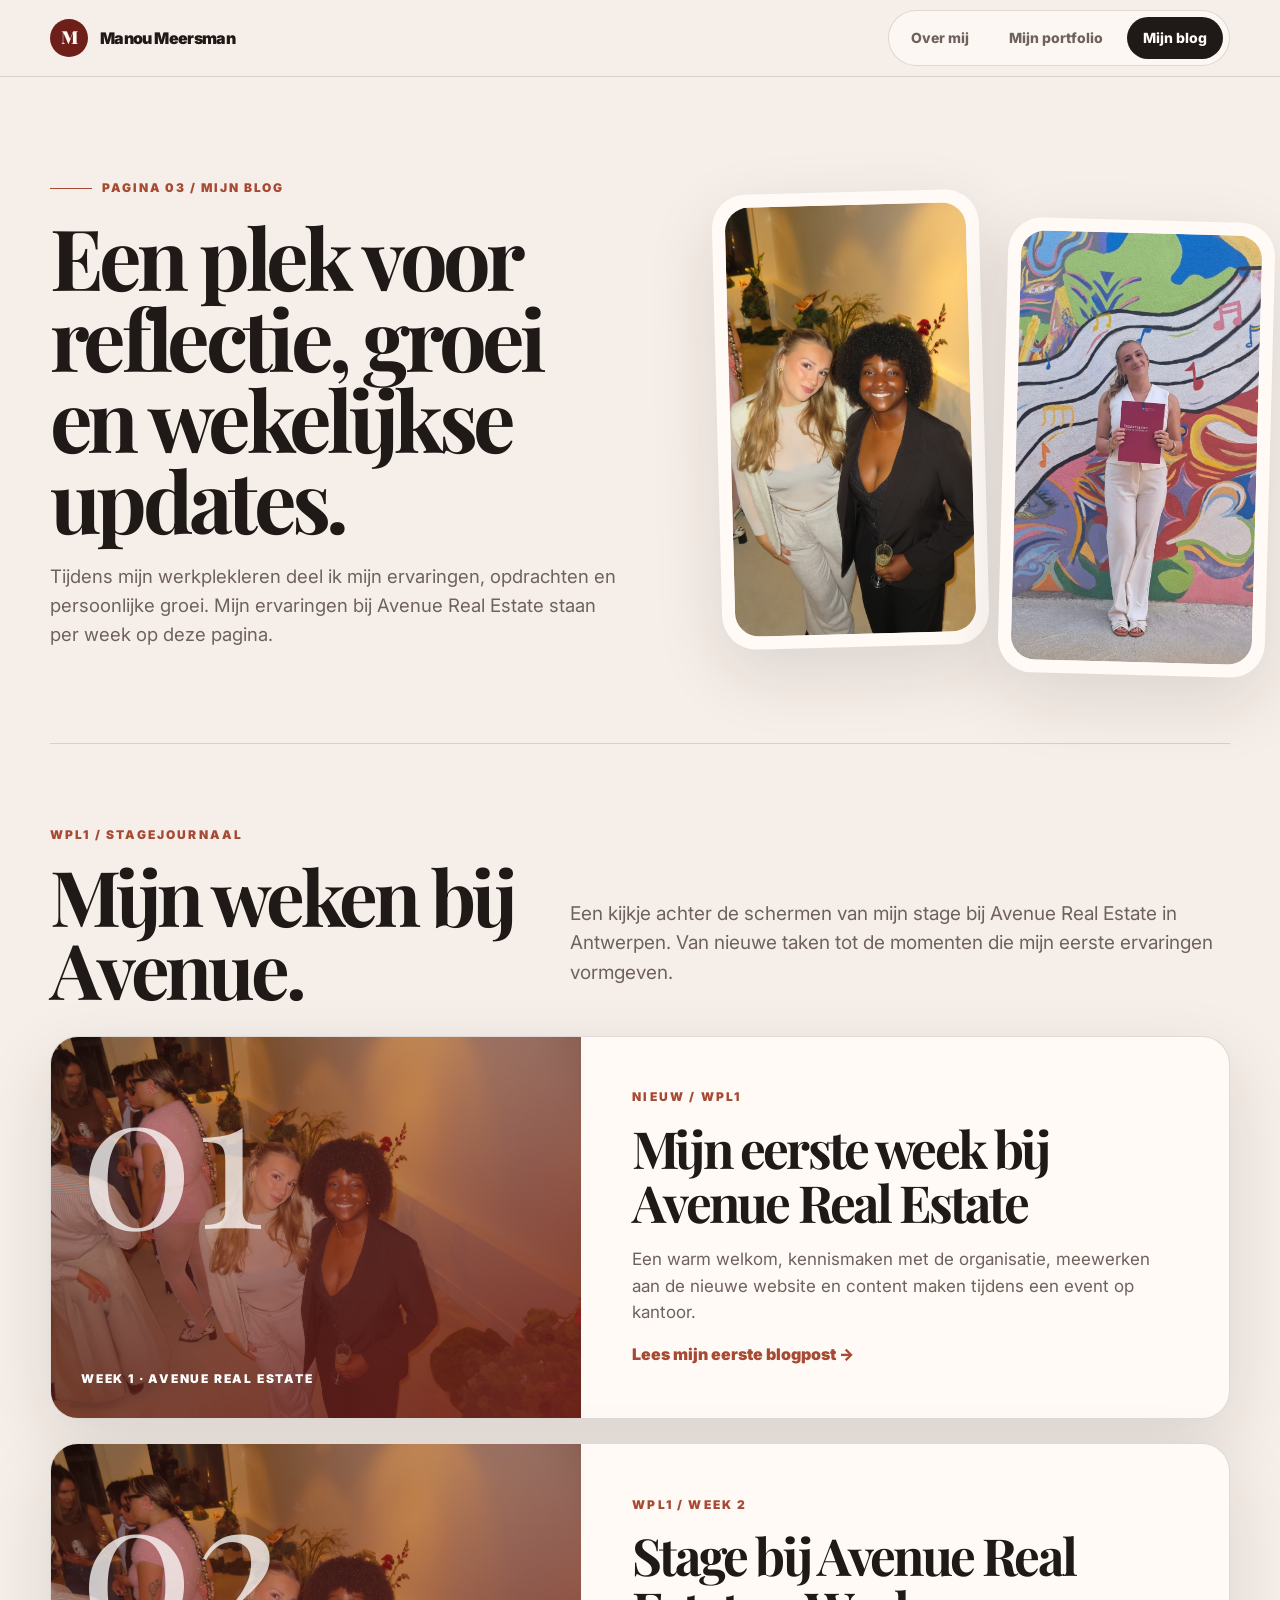
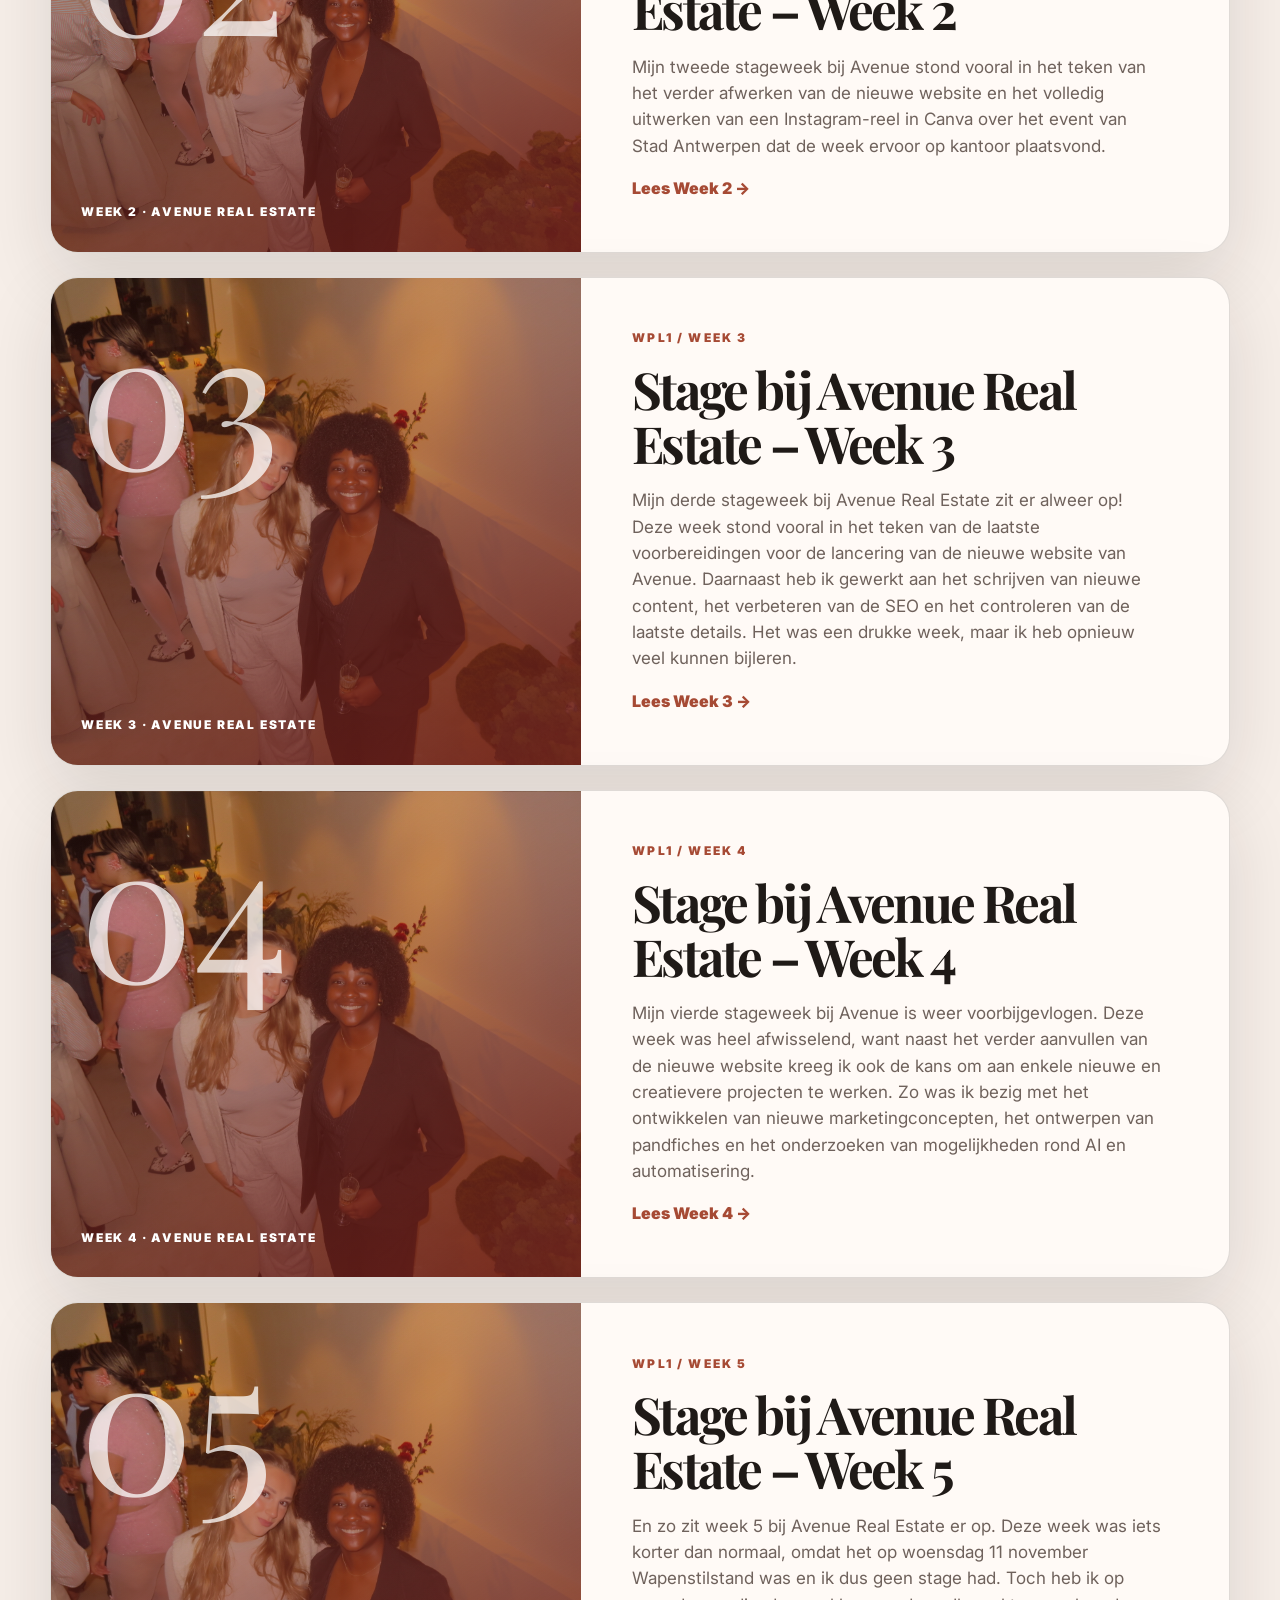
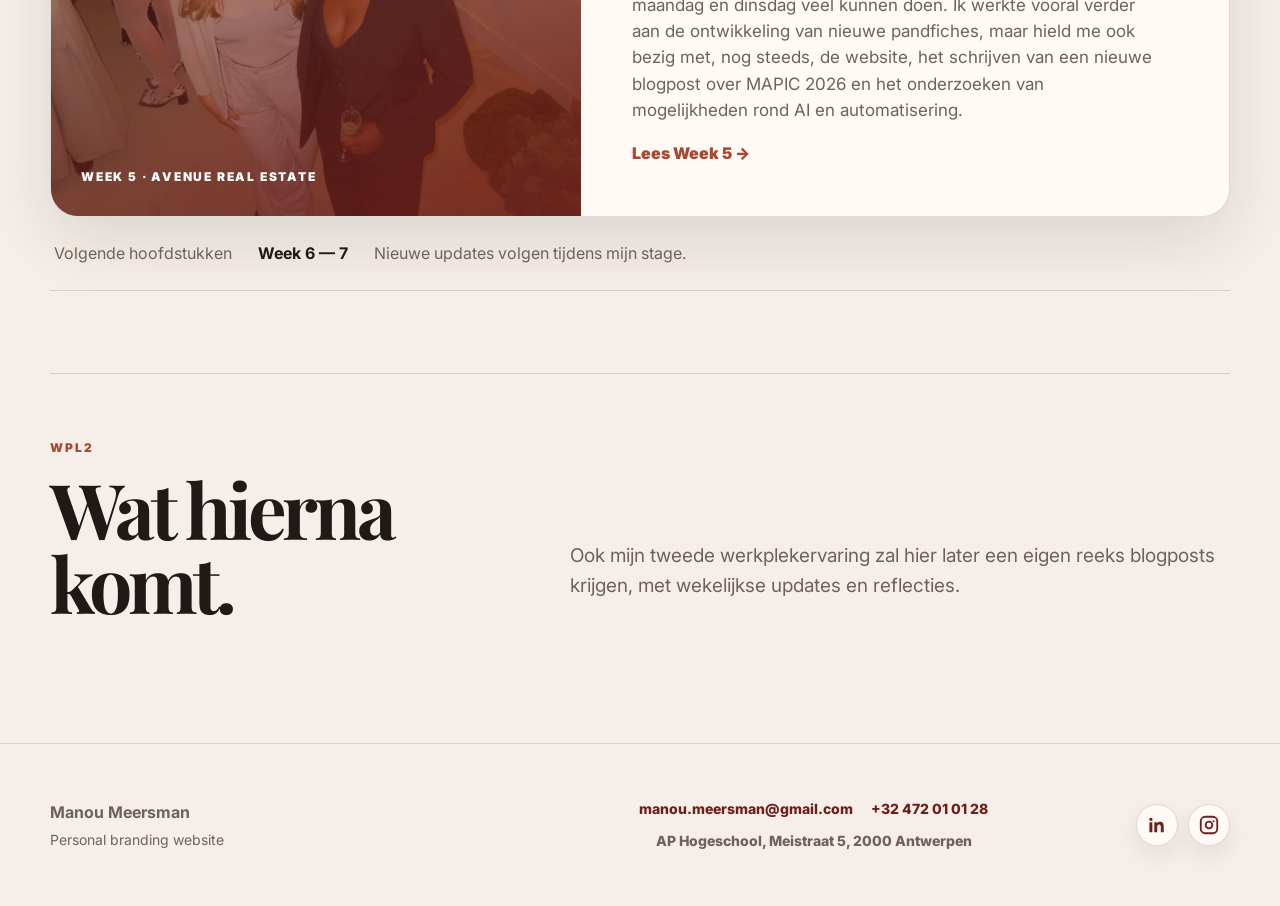
==== commit ccbf18dc: "Add Week 5 to WPL1 blog overview" ====
--- a/blog.html
+++ b/blog.html
@@ -52,7 +52,8 @@
       <a class="week-feature" href="wpl1-week2.html" style="margin-top:24px"><div class="week-feature-visual"><span class="week-feature-index">02</span><span class="week-feature-stamp">Week 2 · Avenue Real Estate</span></div><div class="week-feature-content"><span class="number">WPL1 / Week 2</span><h3>Stage bij Avenue Real Estate – Week 2</h3><p>Mijn tweede stageweek bij Avenue stond vooral in het teken van het verder afwerken van de nieuwe website en het volledig uitwerken van een Instagram-reel in Canva over het event van Stad Antwerpen dat de week ervoor op kantoor plaatsvond.</p><span class="text-link">Lees Week 2 →</span></div></a>
       <a class="week-feature" href="wpl1-week3.html" style="margin-top:24px"><div class="week-feature-visual"><span class="week-feature-index">03</span><span class="week-feature-stamp">Week 3 · Avenue Real Estate</span></div><div class="week-feature-content"><span class="number">WPL1 / Week 3</span><h3>Stage bij Avenue Real Estate – Week 3</h3><p>Mijn derde stageweek bij Avenue Real Estate zit er alweer op! Deze week stond vooral in het teken van de laatste voorbereidingen voor de lancering van de nieuwe website van Avenue. Daarnaast heb ik gewerkt aan het schrijven van nieuwe content, het verbeteren van de SEO en het controleren van de laatste details. Het was een drukke week, maar ik heb opnieuw veel kunnen bijleren.</p><span class="text-link">Lees Week 3 →</span></div></a>
       <a class="week-feature" href="wpl1-week4.html" style="margin-top:24px"><div class="week-feature-visual"><span class="week-feature-index">04</span><span class="week-feature-stamp">Week 4 · Avenue Real Estate</span></div><div class="week-feature-content"><span class="number">WPL1 / Week 4</span><h3>Stage bij Avenue Real Estate – Week 4</h3><p>Mijn vierde stageweek bij Avenue is weer voorbijgevlogen. Deze week was heel afwisselend, want naast het verder aanvullen van de nieuwe website kreeg ik ook de kans om aan enkele nieuwe en creatievere projecten te werken. Zo was ik bezig met het ontwikkelen van nieuwe marketingconcepten, het ontwerpen van pandfiches en het onderzoeken van mogelijkheden rond AI en automatisering.</p><span class="text-link">Lees Week 4 →</span></div></a>
-      <div class="week-later"><span>Volgende hoofdstukken</span><strong>Week 5 — 7</strong><p>Nieuwe updates volgen tijdens mijn stage.</p></div>
+      <a class="week-feature" href="wpl1-week5.html" style="margin-top:24px"><div class="week-feature-visual"><span class="week-feature-index">05</span><span class="week-feature-stamp">Week 5 · Avenue Real Estate</span></div><div class="week-feature-content"><span class="number">WPL1 / Week 5</span><h3>Stage bij Avenue Real Estate – Week 5</h3><p>En zo zit week 5 bij Avenue Real Estate er op. Deze week was iets korter dan normaal, omdat het op woensdag 11 november Wapenstilstand was en ik dus geen stage had. Toch heb ik op maandag en dinsdag veel kunnen doen. Ik werkte vooral verder aan de ontwikkeling van nieuwe pandfiches, maar hield me ook bezig met, nog steeds, de website, het schrijven van een nieuwe blogpost over MAPIC 2026 en het onderzoeken van mogelijkheden rond AI en automatisering.</p><span class="text-link">Lees Week 5 →</span></div></a>
+      <div class="week-later"><span>Volgende hoofdstukken</span><strong>Week 6 — 7</strong><p>Nieuwe updates volgen tijdens mijn stage.</p></div>
     </section>
     <section class="section wpl2-preview">
       <div class="section-head"><div><div class="number">WPL2</div><h2>Wat hierna komt.</h2></div><p class="section-lead">Ook mijn tweede werkplekervaring zal hier later een eigen reeks blogposts krijgen, met wekelijkse updates en reflecties.</p></div>
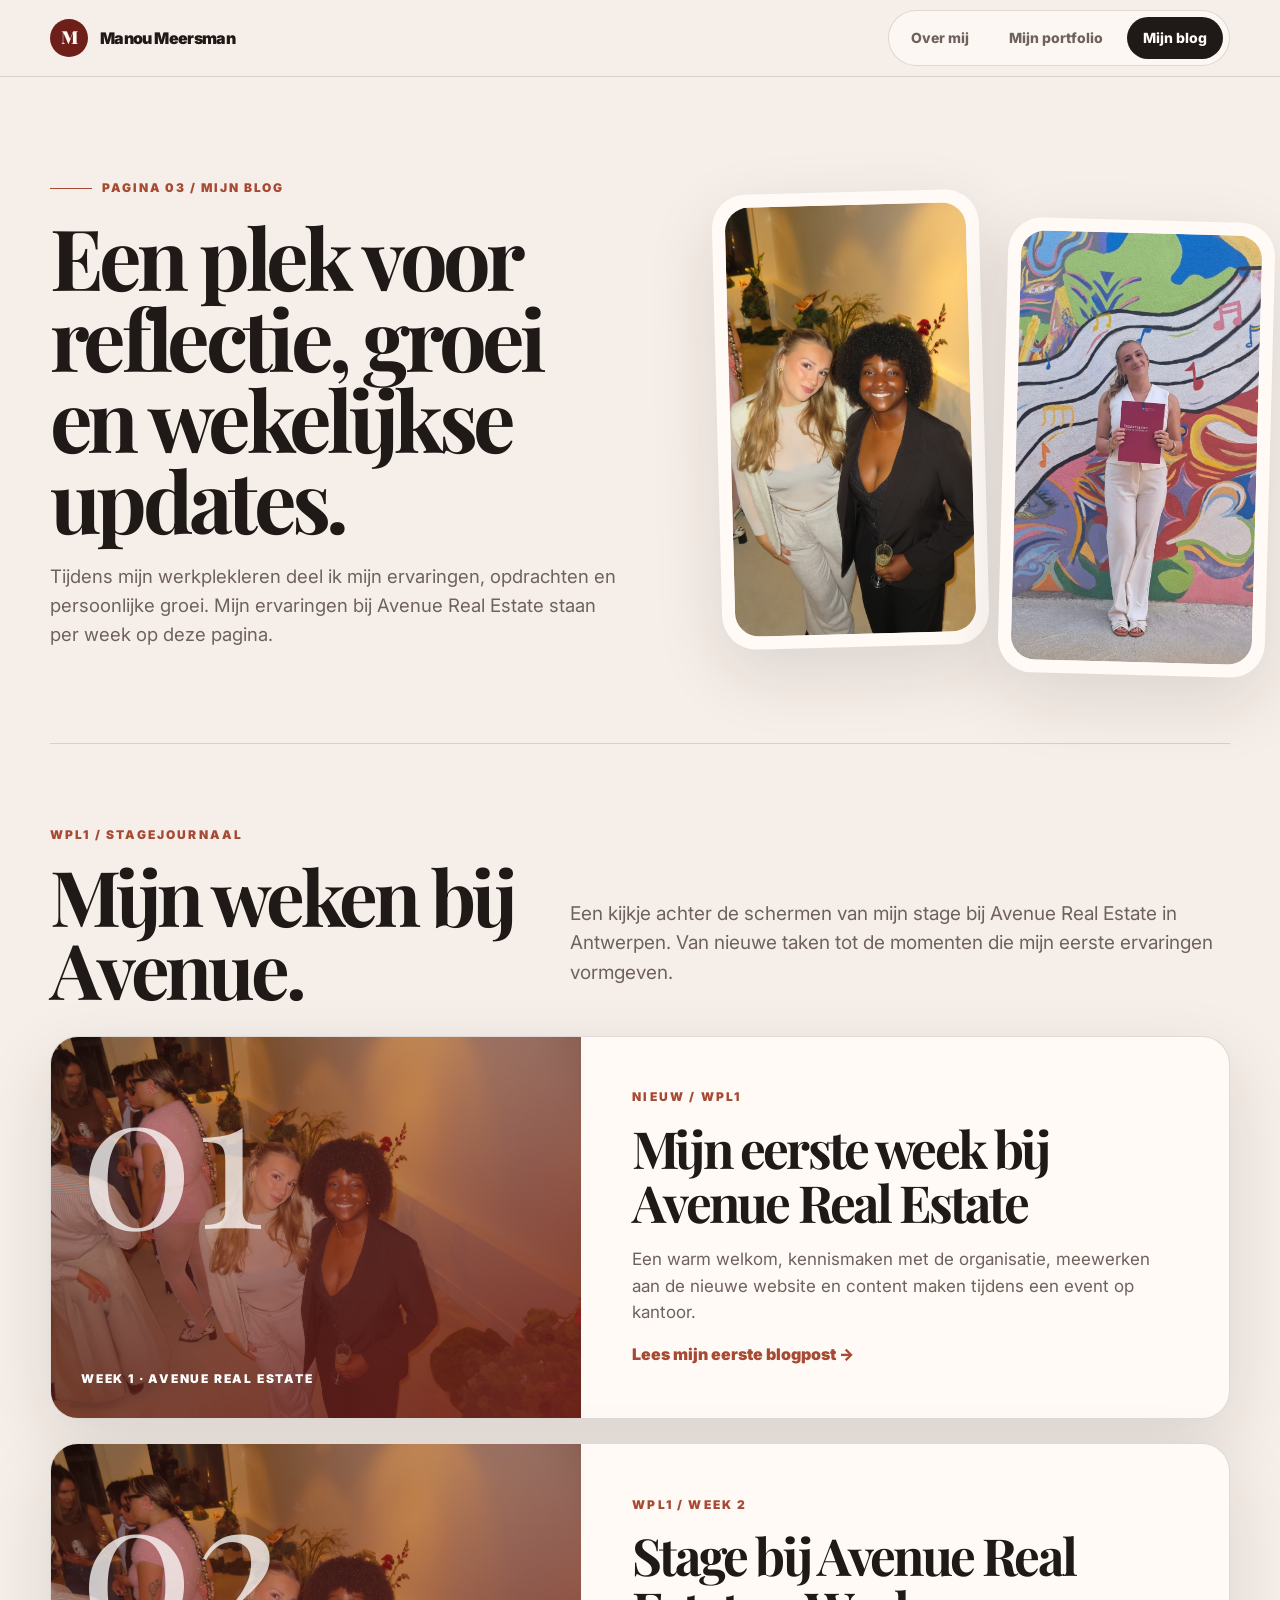
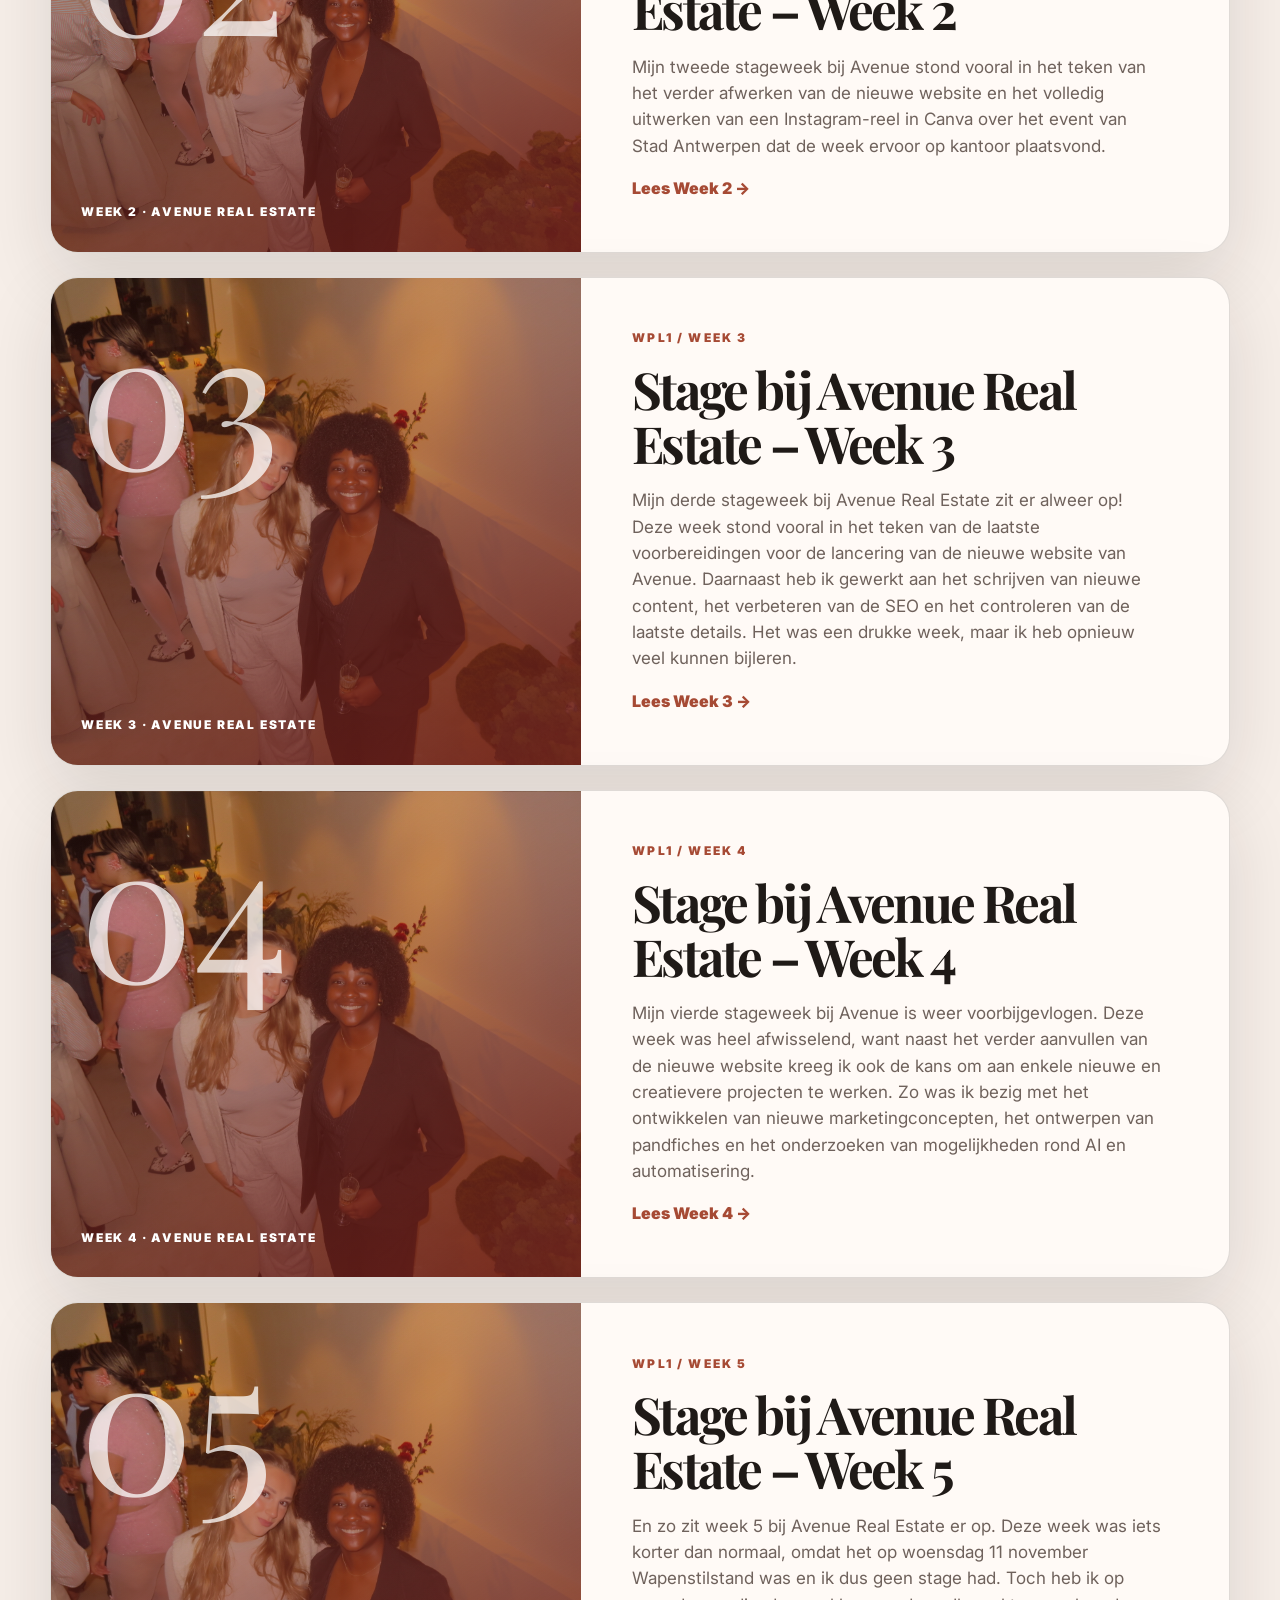
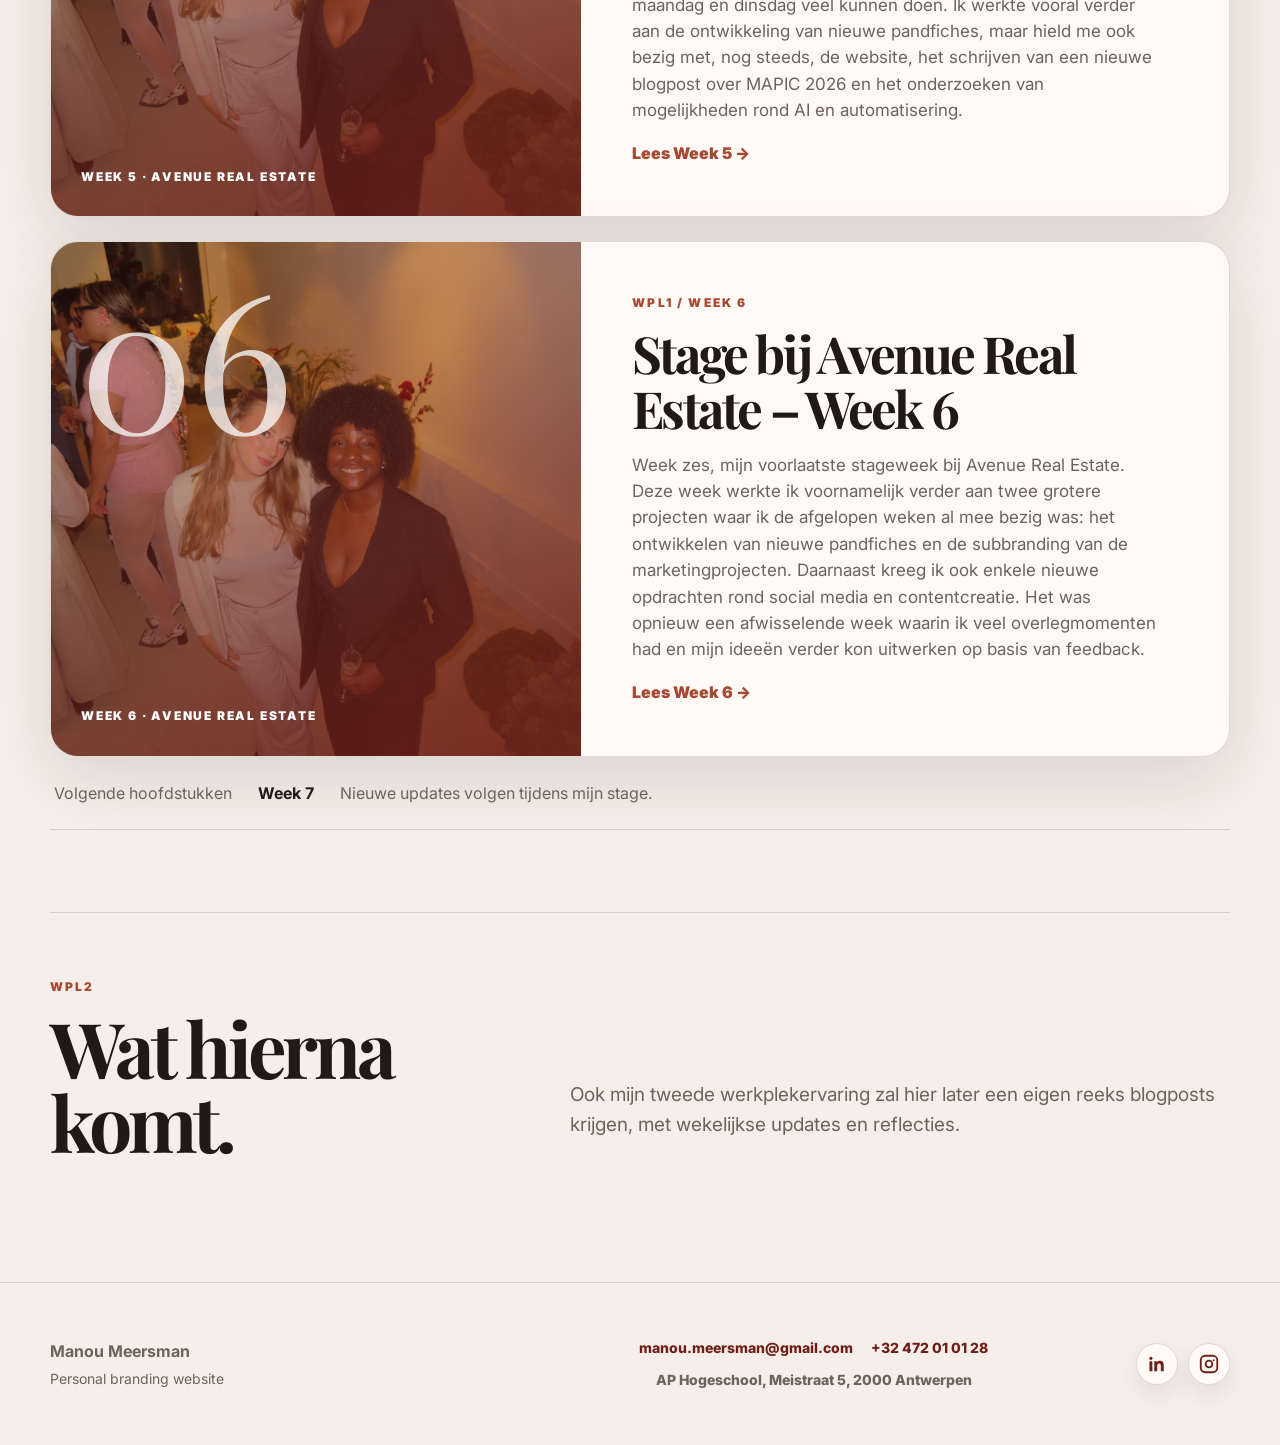
==== commit e8b73b01: "Add WPL1 Week 6 to blog overview" ====
--- a/blog.html
+++ b/blog.html
@@ -53,7 +53,8 @@
       <a class="week-feature" href="wpl1-week3.html" style="margin-top:24px"><div class="week-feature-visual"><span class="week-feature-index">03</span><span class="week-feature-stamp">Week 3 · Avenue Real Estate</span></div><div class="week-feature-content"><span class="number">WPL1 / Week 3</span><h3>Stage bij Avenue Real Estate – Week 3</h3><p>Mijn derde stageweek bij Avenue Real Estate zit er alweer op! Deze week stond vooral in het teken van de laatste voorbereidingen voor de lancering van de nieuwe website van Avenue. Daarnaast heb ik gewerkt aan het schrijven van nieuwe content, het verbeteren van de SEO en het controleren van de laatste details. Het was een drukke week, maar ik heb opnieuw veel kunnen bijleren.</p><span class="text-link">Lees Week 3 →</span></div></a>
       <a class="week-feature" href="wpl1-week4.html" style="margin-top:24px"><div class="week-feature-visual"><span class="week-feature-index">04</span><span class="week-feature-stamp">Week 4 · Avenue Real Estate</span></div><div class="week-feature-content"><span class="number">WPL1 / Week 4</span><h3>Stage bij Avenue Real Estate – Week 4</h3><p>Mijn vierde stageweek bij Avenue is weer voorbijgevlogen. Deze week was heel afwisselend, want naast het verder aanvullen van de nieuwe website kreeg ik ook de kans om aan enkele nieuwe en creatievere projecten te werken. Zo was ik bezig met het ontwikkelen van nieuwe marketingconcepten, het ontwerpen van pandfiches en het onderzoeken van mogelijkheden rond AI en automatisering.</p><span class="text-link">Lees Week 4 →</span></div></a>
       <a class="week-feature" href="wpl1-week5.html" style="margin-top:24px"><div class="week-feature-visual"><span class="week-feature-index">05</span><span class="week-feature-stamp">Week 5 · Avenue Real Estate</span></div><div class="week-feature-content"><span class="number">WPL1 / Week 5</span><h3>Stage bij Avenue Real Estate – Week 5</h3><p>En zo zit week 5 bij Avenue Real Estate er op. Deze week was iets korter dan normaal, omdat het op woensdag 11 november Wapenstilstand was en ik dus geen stage had. Toch heb ik op maandag en dinsdag veel kunnen doen. Ik werkte vooral verder aan de ontwikkeling van nieuwe pandfiches, maar hield me ook bezig met, nog steeds, de website, het schrijven van een nieuwe blogpost over MAPIC 2026 en het onderzoeken van mogelijkheden rond AI en automatisering.</p><span class="text-link">Lees Week 5 →</span></div></a>
-      <div class="week-later"><span>Volgende hoofdstukken</span><strong>Week 6 — 7</strong><p>Nieuwe updates volgen tijdens mijn stage.</p></div>
+      <a class="week-feature" href="wpl1-week6.html" style="margin-top:24px"><div class="week-feature-visual"><span class="week-feature-index">06</span><span class="week-feature-stamp">Week 6 · Avenue Real Estate</span></div><div class="week-feature-content"><span class="number">WPL1 / Week 6</span><h3>Stage bij Avenue Real Estate – Week 6</h3><p>Week zes, mijn voorlaatste stageweek bij Avenue Real Estate. Deze week werkte ik voornamelijk verder aan twee grotere projecten waar ik de afgelopen weken al mee bezig was: het ontwikkelen van nieuwe pandfiches en de subbranding van de marketingprojecten. Daarnaast kreeg ik ook enkele nieuwe opdrachten rond social media en contentcreatie. Het was opnieuw een afwisselende week waarin ik veel overlegmomenten had en mijn ideeën verder kon uitwerken op basis van feedback.</p><span class="text-link">Lees Week 6 →</span></div></a>
+      <div class="week-later"><span>Volgende hoofdstukken</span><strong>Week 7</strong><p>Nieuwe updates volgen tijdens mijn stage.</p></div>
     </section>
     <section class="section wpl2-preview">
       <div class="section-head"><div><div class="number">WPL2</div><h2>Wat hierna komt.</h2></div><p class="section-lead">Ook mijn tweede werkplekervaring zal hier later een eigen reeks blogposts krijgen, met wekelijkse updates en reflecties.</p></div>
